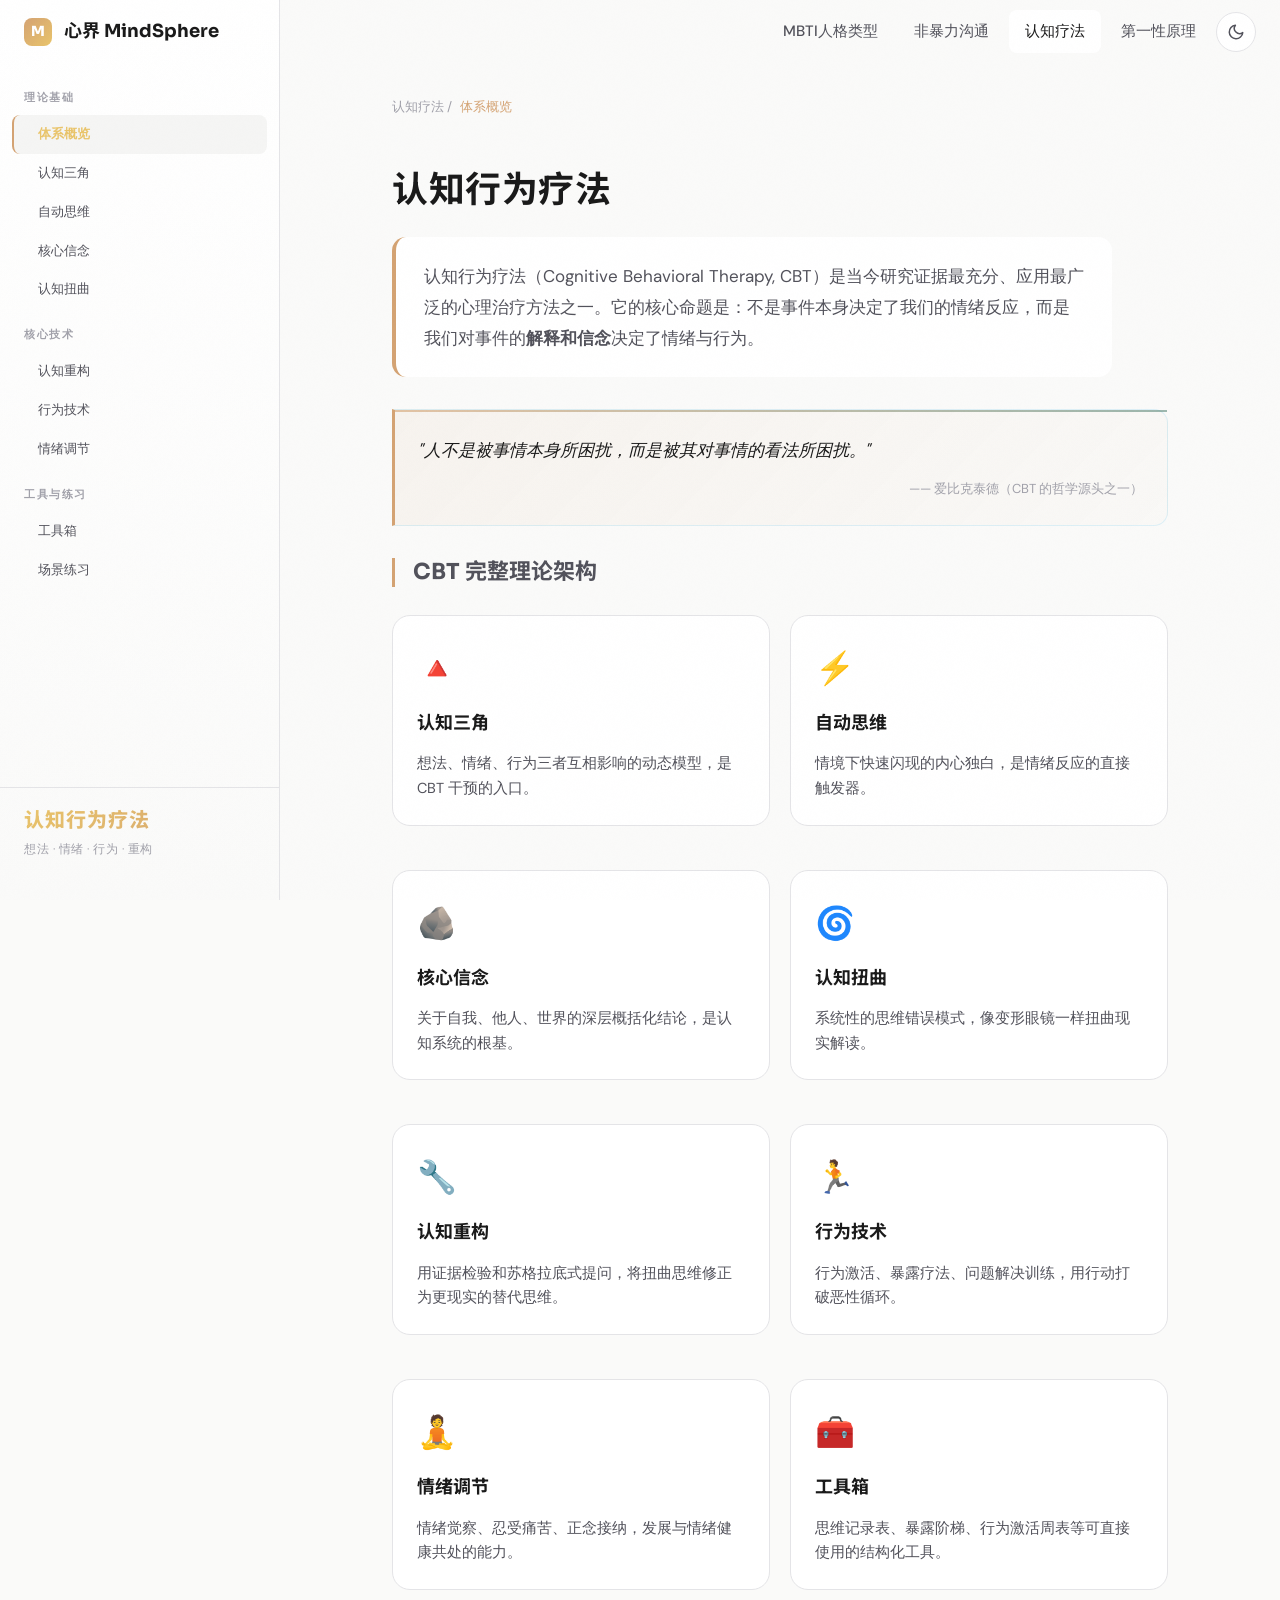
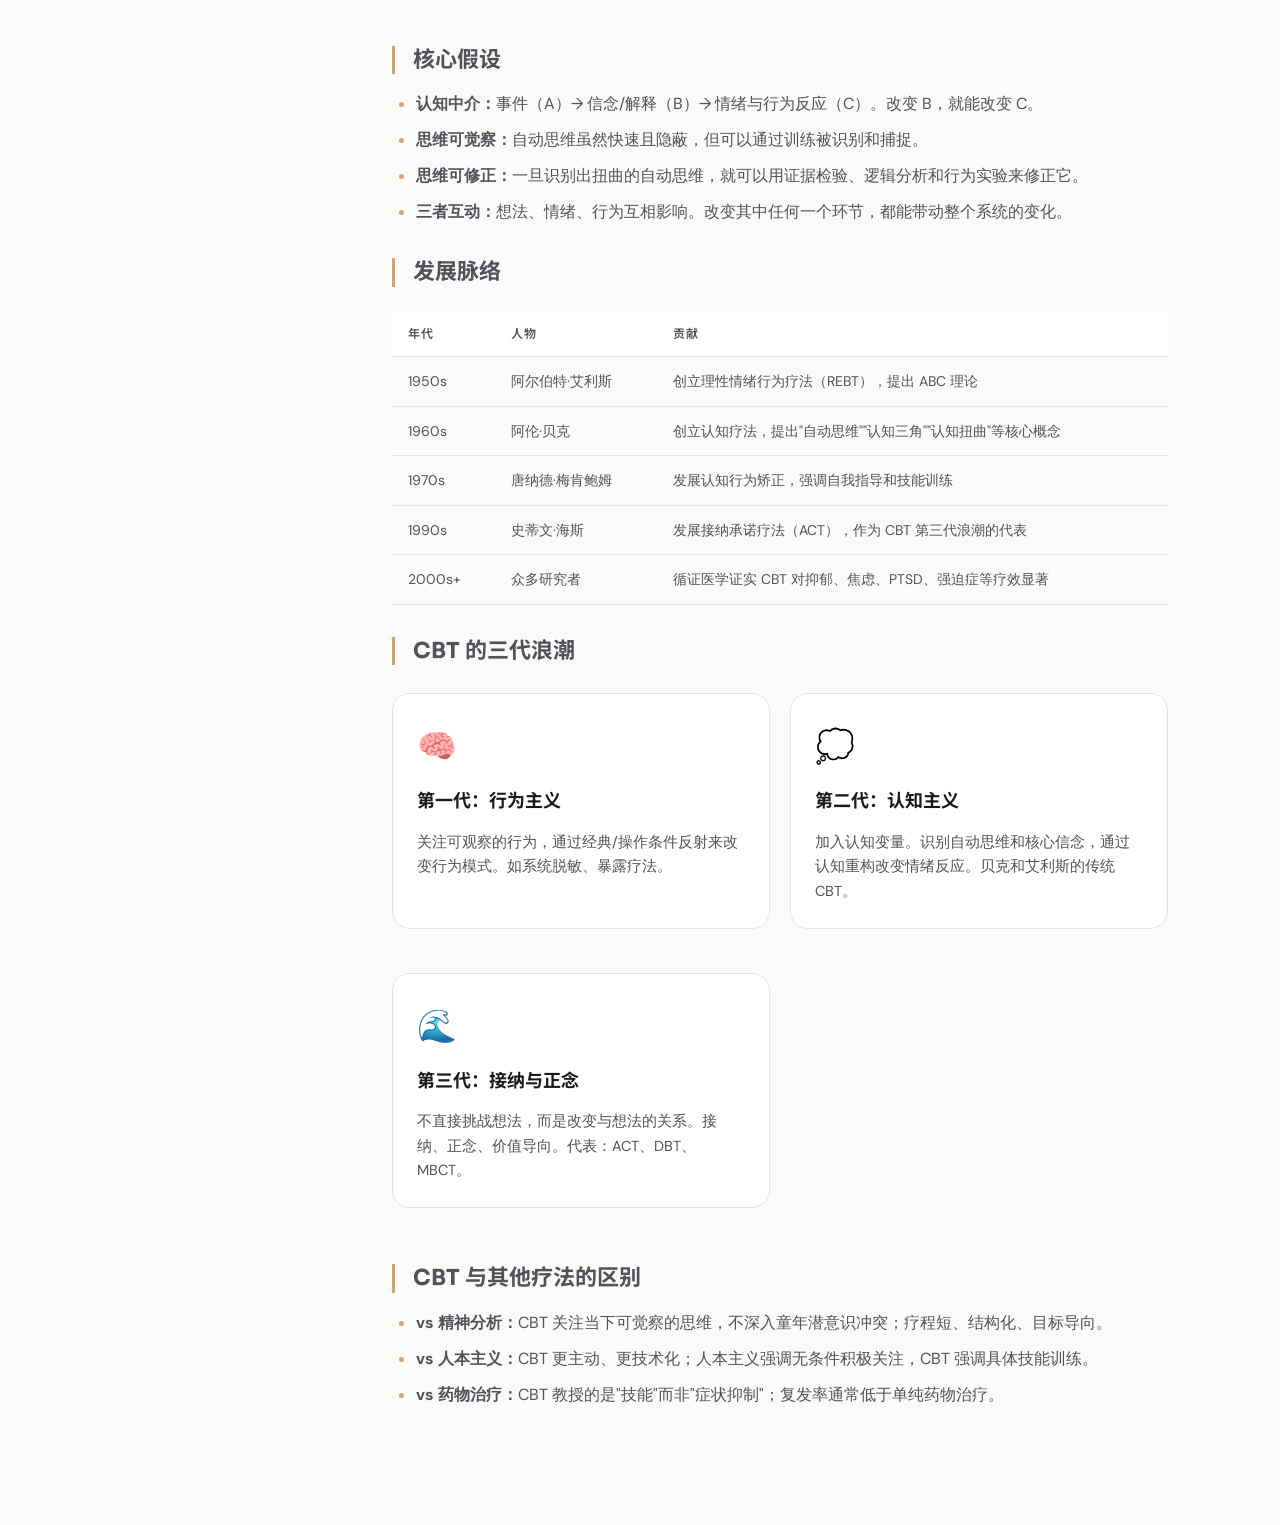
==== cbt.html @ a1a195fe "Initial commit: MindSphere knowledge framework" ====
<!DOCTYPE html>
<html lang="zh-CN">
<head>
  <meta charset="UTF-8">
  <meta name="viewport" content="width=device-width, initial-scale=1.0">
  <title>认知行为疗法 · 系统学习指南</title>
  <style>
    * { margin: 0; padding: 0; box-sizing: border-box; }
    html { scroll-behavior: smooth; }

    body {
      font-family: 'DM Sans', 'Noto Sans SC', 'PingFang SC', 'Microsoft YaHei', sans-serif;
      background:
        linear-gradient(rgba(212,163,115,0.03) 1px, transparent 1px),
        linear-gradient(90deg, rgba(212,163,115,0.03) 1px, transparent 1px),
        var(--bg);
      background-size: 60px 60px, 60px 60px, 100% 100%;
      color: var(--text);
      line-height: 1.75;
      overflow-x: hidden;
      -webkit-font-smoothing: antialiased;
    }

    h1, h2, h3, .display-font {
      font-family: 'Sora', 'Noto Sans SC', sans-serif;
      font-weight: 700;
    }

    /* Sidebar */
    .sidebar {
      position: fixed;
      left: 0; top: 0;
      width: 300px; height: 100vh;
      background: linear-gradient(180deg, var(--bg-elevated), var(--bg));
      border-right: 1px solid var(--border);
      z-index: 100;
      transition: transform 0.35s cubic-bezier(0.4, 0, 0.2, 1);
    }

    /* sidebar-header layout handled by shared/styles.css */

    .sidebar-header h1 {
      font-size: 22px;
      background: linear-gradient(135deg, var(--accent-light), var(--accent));
      -webkit-background-clip: text;
      -webkit-text-fill-color: transparent;
      font-weight: 800;
      letter-spacing: 1px;
    }

    .sidebar-header p {
      font-size: 13px;
      color: var(--text-muted);
      margin-top: 6px;
      font-family: 'DM Sans', sans-serif;
      letter-spacing: 0.5px;
    }

    .nav-section { margin-bottom: 10px; }

    .nav-section-title {
      padding: 12px 32px;
      font-size: 11px;
      text-transform: uppercase;
      letter-spacing: 2px;
      color: var(--text-muted);
      font-weight: 700;
      font-family: 'Sora', sans-serif;
    }

    .nav-link {
      display: block;
      padding: 10px 32px 10px 40px;
      color: var(--text-secondary);
      text-decoration: none;
      font-size: 14px;
      border-left: 3px solid transparent;
      transition: all 0.25s ease;
      cursor: pointer;
      font-family: 'DM Sans', sans-serif;
    }

    .nav-link:hover, .nav-link.active {
      color: var(--text);
      background: rgba(56,189,248,0.06);
      border-left-color: var(--accent);
    }

    /* Main */
    .main-content {
      margin-left: 300px;
      min-height: 100vh;
    }

    .section {
      display: none;
      padding: 56px 72px;
      max-width: 920px;
      margin: 0 auto;
      animation: fadeIn 0.5s ease;
    }

    .section.active { display: block; }

    @keyframes fadeIn {
      from { opacity: 0; transform: translateY(16px); }
      to { opacity: 1; transform: translateY(0); }
    }

    @keyframes slideUp {
      from { opacity: 0; transform: translateY(24px); }
      to { opacity: 1; transform: translateY(0); }
    }

    @keyframes pulse {
      0%, 100% { opacity: 0.6; }
      50% { opacity: 1; }
    }

    h2 {
      font-size: 36px;
      font-weight: 800;
      margin-bottom: 12px;
      color: var(--text);
      letter-spacing: 0.5px;
    }

    h3 {
      font-size: 24px;
      font-weight: 700;
      margin: 40px 0 18px;
      color: var(--accent-light);
      padding-left: 18px;
      border-left: 3px solid var(--accent);
    }

    h4 {
      font-size: 17px;
      font-weight: 700;
      margin: 28px 0 12px;
      color: var(--accent-secondary);
      font-family: 'Sora', 'Noto Sans SC', sans-serif;
    }

    p {
      margin-bottom: 16px;
      color: var(--text-secondary);
      font-size: 16.5px;
      line-height: 1.85;
    }

    .lead {
      font-size: 18px;
      color: var(--text);
      line-height: 1.9;
      margin-bottom: 32px;
      padding: 24px 28px;
      background: var(--bg-elevated);
      border-radius: var(--radius);
      border-left: 4px solid var(--accent);
      font-weight: 400;
    }

    /* Cards */
    .card-grid {
      display: grid;
      grid-template-columns: repeat(auto-fill, minmax(260px, 1fr));
      gap: 20px;
      margin: 28px 0;
    }

    .card {
      background: var(--bg-card);
      border: 1px solid var(--border);
      border-radius: var(--radius);
      padding: 28px;
      transition: all 0.35s cubic-bezier(0.4, 0, 0.2, 1);
      cursor: pointer;
      position: relative;
      overflow: hidden;
    }

    .card::before {
      content: '';
      position: absolute;
      top: 0; left: 0; right: 0;
      height: 3px;
      background: linear-gradient(90deg, var(--accent), var(--accent-secondary));
      opacity: 0;
      transition: opacity 0.35s ease;
    }

    .card:hover {
      transform: translateY(-5px);
      box-shadow: var(--shadow-lg), 0 0 60px rgba(56,189,248,0.06);
      border-color: rgba(56,189,248,0.2);
    }

    .card:hover::before { opacity: 1; }

    .card-icon {
      font-size: 32px;
      margin-bottom: 12px;
    }

    .card-title {
      font-family: 'Sora', 'Noto Sans SC', sans-serif;
      font-size: 18px;
      font-weight: 700;
      color: var(--text);
      margin-bottom: 8px;
    }

    .card-desc {
      font-size: 14.5px;
      color: var(--text-secondary);
      line-height: 1.7;
    }

    /* Triangle Diagram */
    .triangle-container {
      display: flex;
      justify-content: center;
      margin: 40px 0;
      position: relative;
    }

    .triangle-diagram {
      width: 360px;
      height: 320px;
      position: relative;
    }

    .tri-node {
      position: absolute;
      width: 140px;
      padding: 16px;
      background: var(--bg-card);
      border: 1px solid var(--border);
      border-radius: 12px;
      text-align: center;
      transition: all 0.3s ease;
    }

    .tri-node:hover {
      border-color: var(--accent);
      box-shadow: 0 0 30px rgba(56,189,248,0.1);
      transform: scale(1.05);
    }

    .tri-node.top {
      top: 0;
      left: 50%;
      transform: translateX(-50%);
      border-color: var(--accent);
    }

    .tri-node.top:hover {
      transform: translateX(-50%) scale(1.05);
    }

    .tri-node.left {
      bottom: 0;
      left: 0;
      border-color: var(--accent-secondary);
    }

    .tri-node.right {
      bottom: 0;
      right: 0;
      border-color: var(--accent-tertiary);
    }

    .tri-node .tri-label {
      font-family: 'Sora', sans-serif;
      font-size: 14px;
      font-weight: 700;
      margin-bottom: 4px;
    }

    .tri-node.top .tri-label { color: var(--accent); }
    .tri-node.left .tri-label { color: var(--accent-secondary); }
    .tri-node.right .tri-label { color: var(--accent-tertiary); }

    .tri-node .tri-desc {
      font-size: 13px;
      color: var(--text-muted);
    }

    .tri-arrow {
      position: absolute;
      font-size: 24px;
      color: var(--text-muted);
      opacity: 0.4;
    }

    .tri-arrow.a1 { top: 110px; left: 70px; transform: rotate(-45deg); }
    .tri-arrow.a2 { top: 110px; right: 70px; transform: rotate(45deg); }
    .tri-arrow.a3 { bottom: 110px; left: 50%; transform: translateX(-50%) rotate(90deg); }

    /* Process Flow */
    .process-flow {
      display: flex;
      align-items: center;
      gap: 12px;
      margin: 32px 0;
      padding: 28px;
      background: var(--bg-elevated);
      border-radius: var(--radius);
      border: 1px solid var(--border);
      flex-wrap: wrap;
    }

    .process-step {
      flex: 1;
      min-width: 140px;
      text-align: center;
      padding: 18px 14px;
      border-radius: 12px;
      background: rgba(255,255,255,0.02);
      border: 1px solid var(--border);
      transition: all 0.3s ease;
    }

    .process-step:hover {
      background: rgba(56,189,248,0.06);
      border-color: rgba(56,189,248,0.2);
      transform: translateY(-3px);
    }

    .process-step .step-num {
      font-family: 'Sora', sans-serif;
      font-size: 13px;
      font-weight: 700;
      color: var(--accent);
      margin-bottom: 6px;
    }

    .process-step .step-title {
      font-family: 'Sora', 'Noto Sans SC', sans-serif;
      font-weight: 700;
      font-size: 16px;
      color: var(--text);
      margin-bottom: 4px;
    }

    .process-step .step-sub {
      font-size: 13px;
      color: var(--text-muted);
    }

    .process-arrow {
      color: var(--text-muted);
      font-size: 20px;
      font-family: 'Sora', sans-serif;
    }

    /* Comparison */
    .compare-grid {
      display: grid;
      grid-template-columns: 1fr 1fr;
      gap: 20px;
      margin: 24px 0;
    }

    .compare-col {
      background: var(--bg-card);
      border-radius: var(--radius);
      padding: 24px;
      border-top: 3px solid;
    }

    .compare-col.negative { border-top-color: #ef4444; }
    .compare-col.positive { border-top-color: var(--accent-tertiary); }

    .compare-label {
      font-size: 13px;
      text-transform: uppercase;
      letter-spacing: 1.5px;
      font-weight: 700;
      margin-bottom: 12px;
      font-family: 'Sora', sans-serif;
    }

    .compare-col.negative .compare-label { color: #ef4444; }
    .compare-col.positive .compare-label { color: var(--accent-tertiary); }

    .compare-col p {
      font-size: 15.5px;
      margin-bottom: 10px;
      color: var(--text-secondary);
    }

    /* Tables */
    .data-table {
      width: 100%;
      border-collapse: collapse;
      margin: 24px 0;
      font-size: 15px;
    }

    .data-table th {
      background: var(--bg-hover);
      color: var(--accent-light);
      padding: 14px 18px;
      text-align: left;
      font-weight: 700;
      border-bottom: 2px solid var(--accent);
      font-family: 'Sora', 'Noto Sans SC', sans-serif;
      font-size: 14px;
      letter-spacing: 0.5px;
    }

    .data-table td {
      padding: 14px 18px;
      border-bottom: 1px solid var(--border);
      color: var(--text-secondary);
      vertical-align: top;
    }

    .data-table tr:hover td {
      background: rgba(56,189,248,0.03);
      color: var(--text);
    }

    /* Lists */
    ul, ol {
      margin: 12px 0 12px 28px;
      color: var(--text-secondary);
    }

    li {
      margin-bottom: 10px;
      font-size: 16px;
      line-height: 1.75;
    }

    li::marker {
      color: var(--accent);
    }

    /* Tags */
    .tag-cloud {
      display: flex;
      flex-wrap: wrap;
      gap: 8px;
      margin: 16px 0;
    }

    .tag {
      font-size: 14px;
      padding: 6px 14px;
      border-radius: 100px;
      background: rgba(255,255,255,0.04);
      color: var(--text-secondary);
      border: 1px solid var(--border);
      transition: all 0.2s ease;
      cursor: default;
    }

    .tag:hover {
      background: rgba(56,189,248,0.1);
      border-color: rgba(56,189,248,0.3);
      color: var(--text);
      transform: translateY(-1px);
    }

    /* Quote / Insight Box */
    .insight-box {
      background: linear-gradient(135deg, rgba(56,189,248,0.08), rgba(167,139,250,0.05));
      border: 1px solid rgba(56,189,248,0.15);
      border-radius: var(--radius);
      padding: 24px 28px;
      margin: 24px 0;
      position: relative;
    }

    .insight-box::before {
      content: '';
      position: absolute;
      top: 0; left: 0; right: 0;
      height: 2px;
      background: linear-gradient(90deg, var(--accent), var(--accent-secondary));
      opacity: 0.6;
    }

    .insight-box p {
      margin: 0;
      color: var(--text);
      font-size: 17px;
      line-height: 1.9;
    }

    .insight-box .source {
      margin-top: 12px;
      font-size: 13px;
      color: var(--text-muted);
      font-family: 'DM Sans', sans-serif;
    }

    /* Scenario Practice */
    .scenario-card {
      background: var(--bg-card);
      border: 1px solid var(--border);
      border-radius: var(--radius);
      padding: 32px;
      margin-bottom: 24px;
      transition: all 0.3s ease;
    }

    .scenario-card:hover {
      border-color: rgba(167,139,250,0.2);
    }

    .scenario-title {
      font-family: 'Sora', 'Noto Sans SC', sans-serif;
      font-size: 18px;
      font-weight: 700;
      color: var(--accent-secondary);
      margin-bottom: 12px;
      display: flex;
      align-items: center;
      gap: 10px;
    }

    .scenario-context {
      font-size: 15px;
      color: var(--text-muted);
      margin-bottom: 16px;
      font-style: italic;
    }

    .scenario-options {
      display: grid;
      gap: 12px;
    }

    .option-btn {
      background: rgba(255,255,255,0.03);
      border: 1px solid var(--border);
      border-radius: 10px;
      padding: 16px 20px;
      color: var(--text-secondary);
      text-align: left;
      cursor: pointer;
      transition: all 0.25s ease;
      font-size: 14px;
      line-height: 1.6;
      font-family: inherit;
    }

    .option-btn:hover {
      background: rgba(56,189,248,0.06);
      border-color: rgba(56,189,248,0.25);
      color: var(--text);
    }

    .option-btn.revealed.correct {
      background: rgba(52,211,153,0.1);
      border-color: var(--accent-tertiary);
      color: var(--text);
    }

    .option-btn.revealed.incorrect {
      background: rgba(239,68,68,0.08);
      border-color: rgba(239,68,68,0.3);
      opacity: 0.6;
    }

    .option-btn .label {
      display: inline-block;
      font-size: 11px;
      font-weight: 700;
      text-transform: uppercase;
      letter-spacing: 1px;
      margin-bottom: 4px;
    }

    .option-btn.revealed.correct .label { color: var(--accent-tertiary); }
    .option-btn.revealed.incorrect .label { color: #ef4444; }

    .explanation {
      display: none;
      margin-top: 16px;
      padding: 20px;
      background: rgba(52,211,153,0.05);
      border-radius: 10px;
      border-left: 3px solid var(--accent-tertiary);
      font-size: 14px;
      color: var(--text-secondary);
      line-height: 1.7;
    }

    .explanation.show { display: block; animation: slideUp 0.4s ease; }

    /* Mobile */
    @media (max-width: 1024px) {
      .sidebar { transform: translateX(-100%); }
      .sidebar.open { transform: translateX(0); }
      .main-content { margin-left: 0; }
      .section { padding: 80px 28px 48px; }
      .compare-grid { grid-template-columns: 1fr; }
      .process-flow { flex-direction: column; }
      .process-arrow { transform: rotate(90deg); }
      .triangle-diagram { transform: scale(0.85); }
    }

    /* Breadcrumb */
    .breadcrumb {
      font-size: 13px;
      color: var(--text-muted);
      margin-bottom: 20px;
      font-family: 'DM Sans', sans-serif;
    }

    .breadcrumb span {
      color: var(--accent);
      cursor: pointer;
    }

    .breadcrumb span:hover {
      text-decoration: underline;
    }

    .hidden { display: none !important; }
  </style>
  <link rel="stylesheet" href="shared/styles.css">
  <style>
  :root {
    --accent: #d4a373; --accent-light: #e9c46a;
    --accent-secondary: #5f8a7c; --accent-tertiary: #7c8fa3;
  }
  </style>
  
</head>
<body>



<nav class="top-nav" id="topNav">
  <a href="index.html" class="brand">
    <span class="brand-mark">M</span>
    心界 MindSphere
  </a>
  <div class="nav-links">
    <a href="mbti.html">MBTI人格类型</a>
    <a href="nvc.html">非暴力沟通</a>
    <a href="cbt.html" class="active">认知疗法</a>
    <a href="first_principles.html">第一性原理</a>
    <button class="theme-toggle" id="themeToggle" aria-label="切换主题">
      <svg id="themeIcon" width="18" height="18" viewBox="0 0 24 24" fill="none" stroke="currentColor" stroke-width="2" stroke-linecap="round" stroke-linejoin="round">
        <circle cx="12" cy="12" r="5"/><path d="M12 1v2M12 21v2M4.22 4.22l1.42 1.42M18.36 18.36l1.42 1.42M1 12h2M21 12h2M4.22 19.78l1.42-1.42M18.36 5.64l1.42-1.42"/>
      </svg>
    </button>
  </div>
</nav>
<aside class="sidebar">
  <div class="sidebar-scroll">
    <div class="nav-section">
      <div class="nav-section-title">理论基础</div>
      <a class="nav-link active" onclick="showSection('overview', this)">体系概览</a>
      <a class="nav-link" onclick="showSection('triangle', this)">认知三角</a>
      <a class="nav-link" onclick="showSection('automatic', this)">自动思维</a>
      <a class="nav-link" onclick="showSection('core-beliefs', this)">核心信念</a>
      <a class="nav-link" onclick="showSection('distortions', this)">认知扭曲</a>
    </div>

    <div class="nav-section">
      <div class="nav-section-title">核心技术</div>
      <a class="nav-link" onclick="showSection('restructuring', this)">认知重构</a>
      <a class="nav-link" onclick="showSection('behavioral', this)">行为技术</a>
      <a class="nav-link" onclick="showSection('regulation', this)">情绪调节</a>
    </div>

    <div class="nav-section">
      <div class="nav-section-title">工具与练习</div>
      <a class="nav-link" onclick="showSection('toolbox', this)">工具箱</a>
      <a class="nav-link" onclick="showSection('practice', this)">场景练习</a>
    </div>
  </div>
  <div class="sidebar-header">
    <h1>认知行为疗法</h1>
    <p>想法 · 情绪 · 行为 · 重构</p>
  </div>
</aside>
<button class="sidebar-toggle" onclick="document.querySelector('.sidebar').classList.toggle('open')">☰</button>

<main class="main-content">

<!-- ============ OVERVIEW ============ -->
<section id="overview" class="section active">
  <div class="breadcrumb">认知疗法 / <span onclick="showSection('overview', this)">体系概览</span></div>
  <h2>认知行为疗法</h2>
  <div class="lead">
    认知行为疗法（Cognitive Behavioral Therapy, CBT）是当今研究证据最充分、应用最广泛的心理治疗方法之一。它的核心命题是：不是事件本身决定了我们的情绪反应，而是我们对事件的<strong>解释和信念</strong>决定了情绪与行为。
  </div>

  <div class="insight-box">
    <p>"人不是被事情本身所困扰，而是被其对事情的看法所困扰。"</p>
    <div class="source">—— 爱比克泰德（CBT 的哲学源头之一）</div>
  </div>

  <h3>CBT 完整理论架构</h3>
  <div class="card-grid">
    <div class="card" onclick="showSection('triangle', document.querySelector('[onclick*=triangle]'))">
      <div class="card-icon" style="color: var(--accent);">🔺</div>
      <div class="card-title">认知三角</div>
      <div class="card-desc">想法、情绪、行为三者互相影响的动态模型，是 CBT 干预的入口。</div>
    </div>
    <div class="card" onclick="showSection('automatic', document.querySelector('[onclick*=automatic]'))">
      <div class="card-icon" style="color: var(--accent-secondary);">⚡</div>
      <div class="card-title">自动思维</div>
      <div class="card-desc">情境下快速闪现的内心独白，是情绪反应的直接触发器。</div>
    </div>
    <div class="card" onclick="showSection('core-beliefs', document.querySelector('[onclick*=core-beliefs]'))">
      <div class="card-icon" style="color: var(--accent-tertiary);">🪨</div>
      <div class="card-title">核心信念</div>
      <div class="card-desc">关于自我、他人、世界的深层概括化结论，是认知系统的根基。</div>
    </div>
    <div class="card" onclick="showSection('distortions', document.querySelector('[onclick*=distortions]'))">
      <div class="card-icon" style="color: #f87171;">🌀</div>
      <div class="card-title">认知扭曲</div>
      <div class="card-desc">系统性的思维错误模式，像变形眼镜一样扭曲现实解读。</div>
    </div>
    <div class="card" onclick="showSection('restructuring', document.querySelector('[onclick*=restructuring]'))">
      <div class="card-icon" style="color: var(--accent);">🔧</div>
      <div class="card-title">认知重构</div>
      <div class="card-desc">用证据检验和苏格拉底式提问，将扭曲思维修正为更现实的替代思维。</div>
    </div>
    <div class="card" onclick="showSection('behavioral', document.querySelector('[onclick*=behavioral]'))">
      <div class="card-icon" style="color: var(--accent-tertiary);">🏃</div>
      <div class="card-title">行为技术</div>
      <div class="card-desc">行为激活、暴露疗法、问题解决训练，用行动打破恶性循环。</div>
    </div>
    <div class="card" onclick="showSection('regulation', document.querySelector('[onclick*=regulation]'))">
      <div class="card-icon" style="color: var(--accent-secondary);">🧘</div>
      <div class="card-title">情绪调节</div>
      <div class="card-desc">情绪觉察、忍受痛苦、正念接纳，发展与情绪健康共处的能力。</div>
    </div>
    <div class="card" onclick="showSection('toolbox', document.querySelector('[onclick*=toolbox]'))">
      <div class="card-icon" style="color: var(--accent);">🧰</div>
      <div class="card-title">工具箱</div>
      <div class="card-desc">思维记录表、暴露阶梯、行为激活周表等可直接使用的结构化工具。</div>
    </div>
  </div>

  <h3>核心假设</h3>
  <ul>
    <li><strong>认知中介：</strong>事件（A）→ 信念/解释（B）→ 情绪与行为反应（C）。改变 B，就能改变 C。</li>
    <li><strong>思维可觉察：</strong>自动思维虽然快速且隐蔽，但可以通过训练被识别和捕捉。</li>
    <li><strong>思维可修正：</strong>一旦识别出扭曲的自动思维，就可以用证据检验、逻辑分析和行为实验来修正它。</li>
    <li><strong>三者互动：</strong>想法、情绪、行为互相影响。改变其中任何一个环节，都能带动整个系统的变化。</li>
  </ul>

  <h3>发展脉络</h3>
  <table class="data-table">
    <thead>
      <tr><th>年代</th><th>人物</th><th>贡献</th></tr>
    </thead>
    <tbody>
      <tr><td>1950s</td><td>阿尔伯特·艾利斯</td><td>创立理性情绪行为疗法（REBT），提出 ABC 理论</td></tr>
      <tr><td>1960s</td><td>阿伦·贝克</td><td>创立认知疗法，提出"自动思维""认知三角""认知扭曲"等核心概念</td></tr>
      <tr><td>1970s</td><td>唐纳德·梅肯鲍姆</td><td>发展认知行为矫正，强调自我指导和技能训练</td></tr>
      <tr><td>1990s</td><td>史蒂文·海斯</td><td>发展接纳承诺疗法（ACT），作为 CBT 第三代浪潮的代表</td></tr>
      <tr><td>2000s+</td><td>众多研究者</td><td>循证医学证实 CBT 对抑郁、焦虑、PTSD、强迫症等疗效显著</td></tr>
    </tbody>
  </table>

  <h3>CBT 的三代浪潮</h3>
  <div class="card-grid">
    <div class="card">
      <div class="card-icon">🧠</div>
      <div class="card-title">第一代：行为主义</div>
      <div class="card-desc">关注可观察的行为，通过经典/操作条件反射来改变行为模式。如系统脱敏、暴露疗法。</div>
    </div>
    <div class="card">
      <div class="card-icon">💭</div>
      <div class="card-title">第二代：认知主义</div>
      <div class="card-desc">加入认知变量。识别自动思维和核心信念，通过认知重构改变情绪反应。贝克和艾利斯的传统 CBT。</div>
    </div>
    <div class="card">
      <div class="card-icon">🌊</div>
      <div class="card-title">第三代：接纳与正念</div>
      <div class="card-desc">不直接挑战想法，而是改变与想法的关系。接纳、正念、价值导向。代表：ACT、DBT、MBCT。</div>
    </div>
  </div>

  <h3>CBT 与其他疗法的区别</h3>
  <ul>
    <li><strong>vs 精神分析：</strong>CBT 关注当下可觉察的思维，不深入童年潜意识冲突；疗程短、结构化、目标导向。</li>
    <li><strong>vs 人本主义：</strong>CBT 更主动、更技术化；人本主义强调无条件积极关注，CBT 强调具体技能训练。</li>
    <li><strong>vs 药物治疗：</strong>CBT 教授的是"技能"而非"症状抑制"；复发率通常低于单纯药物治疗。</li>
  </ul>
</section>

<!-- ============ COGNITIVE TRIANGLE ============ -->
<section id="triangle" class="section">
  <div class="breadcrumb">认知疗法 / <span onclick="showSection('triangle', this)">认知三角</span></div>
  <h2>认知三角</h2>
  <div class="lead">
    认知三角是 CBT 最基础的可视化模型。它描述了<strong>想法（Thoughts）</strong>、<strong>情绪（Feelings）</strong>和<strong>行为（Behaviors）</strong>三者之间互相影响、互为因果的动态关系。
  </div>

  <div class="triangle-container">
    <div class="triangle-diagram">
      <div class="tri-node top">
        <div class="tri-label">想法 Thoughts</div>
        <div class="tri-desc">"我肯定搞砸了"<br>"他们不会喜欢我"</div>
      </div>
      <div class="tri-node left">
        <div class="tri-label">情绪 Feelings</div>
        <div class="tri-desc">焦虑、沮丧<br>羞耻、愤怒</div>
      </div>
      <div class="tri-node right">
        <div class="tri-label">行为 Behaviors</div>
        <div class="tri-desc">回避、拖延<br>攻击、退缩</div>
      </div>
      <div class="tri-arrow a1">↔</div>
      <div class="tri-arrow a2">↔</div>
      <div class="tri-arrow a3">↔</div>
    </div>
  </div>

  <h3>三角的动态机制</h3>
  <ul>
    <li><strong>想法 → 情绪：</strong>对同一事件的解释不同，情绪反应完全不同。"他迟到了"→"他出事了"（担心）vs "他不尊重我"（愤怒）。</li>
    <li><strong>情绪 → 行为：</strong>焦虑驱动回避，愤怒驱动攻击，抑郁驱动退缩。情绪是行为的直接燃料。</li>
    <li><strong>行为 → 想法：</strong>回避行为强化了"这件事太可怕了"的信念；成功行动则修正了"我做不到"的预测。</li>
    <li><strong>恶性循环：</strong>负面想法 → 负面情绪 → 回避行为 → 更多负面证据 → 更坚定的负面想法。</li>
    <li><strong>良性循环：</strong>质疑想法 → 情绪缓解 → 尝试新行为 → 获得积极经验 → 建立更灵活的思维。</li>
  </ul>

  <h3>干预的三种入口</h3>
  <div class="card-grid">
    <div class="card">
      <div class="card-icon" style="color: var(--accent);">💭</div>
      <div class="card-title">从想法入手</div>
      <div class="card-desc">识别自动思维 → 检验证据 → 生成替代思维。最经典的 CBT 路径。</div>
    </div>
    <div class="card">
      <div class="card-icon" style="color: var(--accent-secondary);">💚</div>
      <div class="card-title">从情绪入手</div>
      <div class="card-desc">情绪觉察与命名 → 情绪耐受 → 正念接纳。第三代 CBT 的常用路径。</div>
    </div>
    <div class="card">
      <div class="card-icon" style="color: var(--accent-tertiary);">🏃</div>
      <div class="card-title">从行为入手</div>
      <div class="card-desc">行为激活 → 暴露实验 → 问题解决。用行动打破循环，再回头看想法。</div>
    </div>
  </div>
</section>

<!-- ============ AUTOMATIC THOUGHTS ============ -->
<section id="automatic" class="section">
  <div class="breadcrumb">认知疗法 / <span onclick="showSection('automatic', this)">自动思维</span></div>
  <h2>自动思维</h2>
  <div class="lead">
    自动思维（Automatic Thoughts）是我们在特定情境下快速闪现的内心独白。它们往往简短、图像化、几乎不被觉察，却对情绪有即时而强烈的影响。识别自动思维，是 CBT 干预的起点。
  </div>

  <h3>自动思维的特点</h3>
  <ul>
    <li><strong>自动化：</strong>像呼吸一样自然发生，不需要刻意思考。</li>
    <li><strong>快速：</strong>通常在毫秒级产生，早于情绪反应。</li>
    <li><strong>简短：</strong>往往只是一个词、一个画面或一个断言，而非完整的句子。</li>
    <li><strong>可信：</strong>因为它们来得太快，我们通常不会质疑它们，而是直接"相信"。</li>
    <li><strong>情境依赖：</strong>同样的核心信念，在不同情境下会触发不同的自动思维。</li>
  </ul>

  <h3>情境 → 自动思维 → 反应 链条</h3>
  <div class="process-flow">
    <div class="process-step">
      <div class="step-num">A</div>
      <div class="step-title">激活事件</div>
      <div class="step-sub">收到一封批评邮件</div>
    </div>
    <div class="process-arrow">→</div>
    <div class="process-step">
      <div class="step-num">B</div>
      <div class="step-title">自动思维</div>
      <div class="step-sub">"我能力太差了"</div>
    </div>
    <div class="process-arrow">→</div>
    <div class="process-step">
      <div class="step-num">C</div>
      <div class="step-title">情绪反应</div>
      <div class="step-sub">沮丧、羞耻</div>
    </div>
    <div class="process-arrow">→</div>
    <div class="process-step">
      <div class="step-num">D</div>
      <div class="step-title">行为反应</div>
      <div class="step-sub">回避回复、拖延工作</div>
    </div>
  </div>

  <h3>捕捉自动思维的技巧</h3>
  <ul>
    <li><strong>情绪追踪法：</strong>当情绪突然变化时（尤其是负面情绪），停下来问自己："刚才我脑中闪过了什么？"</li>
    <li><strong>倒推法：</strong>从强烈的情绪反应倒推，问自己："要让我产生这种情绪，我必须在想什么？"</li>
    <li><strong>意象法：</strong>有些自动思维以画面而非文字出现。注意脑中闪过的图像、记忆片段或想象中的场景。</li>
    <li><strong>角色扮演法：</strong>想象自己回到那个情境，模拟当时的内心独白。</li>
  </ul>

  <h3>自动思维 vs 核心信念</h3>
  <table class="data-table">
    <thead>
      <tr><th>维度</th><th>自动思维</th><th>核心信念</th></tr>
    </thead>
    <tbody>
      <tr><td>意识水平</td><td>通常可觉察</td><td>往往处于无意识层面</td></tr>
      <tr><td>内容形式</td><td>具体、情境化</td><td>抽象、概括化</td></tr>
      <tr><td>稳定性</td><td>随情境变化</td><td>跨情境稳定存在</td></tr>
      <tr><td>例子</td><td>"这次演讲我肯定搞砸"</td><td>"我无能" / "我不值得被爱"</td></tr>
      <tr><td>改变难度</td><td>相对容易质疑和修正</td><td>需要长期、系统的干预</td></tr>
    </tbody>
  </table>
<div class="insight-box">
  <p>"自动思维是海面上的波浪，核心信念是海底的暗流。改变波浪只能带来短暂的平静，理解并调整暗流才能带来持久的改变。"</p>
  <div class="source">—— CBT 的深层工作逻辑</div>
</div>
</section>

<!-- ============ CORE BELIEFS ============ -->
<section id="core-beliefs" class="section">
  <div class="breadcrumb">认知疗法 / <span onclick="showSection('core-beliefs', this)">核心信念</span></div>
  <h2>核心信念与图式</h2>
  <div class="lead">
    核心信念（Core Beliefs）是关于自我、他人和世界最深层的、概括化的结论。它们通常在童年或青少年时期形成，像一副底色滤镜，决定我们如何解读所有后续经验。CBT 的深层目标，就是从根源上修正这些扭曲的核心信念。
  </div>

  <h3>三层认知模型</h3>
  <div class="process-flow">
    <div class="process-step">
      <div class="step-num" style="color: var(--accent-secondary);">深层</div>
      <div class="step-title">核心信念</div>
      <div class="step-sub">"我无能" / "世界是危险的"</div>
    </div>
    <div class="process-arrow">↓</div>
    <div class="process-step">
      <div class="step-num" style="color: var(--accent);">中层</div>
      <div class="step-title">中间信念</div>
      <div class="step-sub">"我必须完美才值得被爱"</div>
    </div>
    <div class="process-arrow">↓</div>
    <div class="process-step">
      <div class="step-num" style="color: var(--accent-tertiary);">表层</div>
      <div class="step-title">自动思维</div>
      <div class="step-sub">"这次汇报我肯定搞砸"</div>
    </div>
  </div>

  <h3>核心信念的分类</h3>
  <div class="card-grid">
    <div class="card">
      <div class="card-title" style="color: var(--accent-secondary);">关于自我</div>
      <div class="card-desc">
        <strong>无能类：</strong>"我无能" / "我什么都做不好" / "我不如别人"<br><br>
        <strong>不可爱类：</strong>"我不值得被爱" / "如果别人了解真正的我，就不会喜欢我"<br><br>
        <strong>无价值类：</strong>"我没有价值" / "我的存在本身就是负担"
      </div>
    </div>
    <div class="card">
      <div class="card-title" style="color: var(--accent);">关于他人</div>
      <div class="card-desc">
        <strong>不可信类：</strong>"别人会伤害我" / "没有人能真正理解我"<br><br>
        <strong>苛刻类：</strong>"别人总在评判我" / "人们的赞美都是假的"<br><br>
        <strong>抛弃类：</strong>"我终究会被抛弃" / "亲密关系不会持久"
      </div>
    </div>
    <div class="card">
      <div class="card-title" style="color: var(--accent-tertiary);">关于世界</div>
      <div class="card-desc">
        <strong>危险类：</strong>"世界是危险的" / "坏事随时会发生"<br><br>
        <strong>不公类：</strong>"世界不公平" / "好人没好报"<br>><br>
        <strong>不可控类：</strong>"我无法控制生活中发生的事情" / "努力也没用"
      </div>
    </div>
  </div>

  <h3>中间信念：规则、态度与假设</h3>
  <p>中间信念是核心信念与自动思维之间的桥梁。它们以"规则""态度"和"假设"的形式存在，指导着我们如何应对生活。</p>
  <table class="data-table">
    <thead>
      <tr><th>类型</th><th>核心信念</th><th>中间信念</th></tr>
    </thead>
    <tbody>
      <tr><td>规则</td><td>"我无能"</td><td>"我应该把每件事都做到最好" / "我不应该犯错"</td></tr>
      <tr><td>态度</td><td>"我不值得被爱"</td><td>"表达需求是可耻的" / "依赖他人是软弱的"</td></tr>
      <tr><td>假设</td><td>"世界是危险的"</td><td>"如果我放松警惕，坏事就会发生" / "如果我冒险，一定会失败"</td></tr>
    </tbody>
  </table>

  <h3>核心信念的识别方法</h3>
  <ul>
    <li><strong>向下箭头技术：</strong>不断追问"如果那是真的，意味着什么？"直到触及最深层的恐惧。"他没回我消息" → "他不在乎我" → "我不值得被在乎" → "我没有价值"。</li>
    <li><strong>主题归纳：</strong>回顾多张思维记录表，寻找自动思维背后的共同主题。如果多数自动思维都围绕"被否定""不够好"，核心信念可能是"我无能"。</li>
    <li><strong>情绪强度提示：</strong>当情绪反应远超事件实际严重性时，通常意味着核心信念被激活了。</li>
    <li><strong>早期记忆回溯：</strong>核心信念往往与童年关键事件相关。回忆"你最早什么时候有这种感觉？"</li>
  </ul>

  <h3>核心信念的修正策略</h3>
  <div class="card-grid">
    <div class="card">
      <div class="card-title">连续体技术</div>
      <div class="card-desc">将"我无能"的绝对化信念转化为 0-100 的连续谱。列出从"完全无能"到"完全有能力"的各种证据，找到自己真实的位置——通常不是极端的 0 或 100。</div>
    </div>
    <div class="card">
      <div class="card-title">核心信念记录表</div>
      <div class="card-desc">持续记录支持新信念的证据。如果新信念是"我有能力应对大多数挑战"，每天写下 1-3 个支持这一点的经历，像存钱一样积累。</div>
    </div>
    <div class="card">
      <div class="card-title">行为实验</div>
      <div class="card-desc">设计小实验直接检验核心信念的预测。"如果我主动求助，真的会被瞧不起吗？"用实际经验修正根深蒂固的假设。</div>
    </div>
    <div class="card">
      <div class="card-title">发展性理解</div>
      <div class="card-desc">追溯核心信念的形成过程，理解它曾如何在童年环境中"保护"过你。对一个曾被忽视的孩子来说，"我不值得被爱"是一种对现实的适应，而非真理。</div>
    </div>
  </div>
</section>

<!-- ============ COGNITIVE DISTORTIONS ============ -->
<section id="distortions" class="section">
  <div class="breadcrumb">认知疗法 / <span onclick="showSection('distortions', this)">认知扭曲</span></div>
  <h2>认知扭曲</h2>
  <div class="lead">
    认知扭曲（Cognitive Distortions）是系统性的思维错误——它们像一副变形的眼镜，让我们习惯性地以不准确、不现实的方式解读现实。识别这些扭曲模式，是认知重构的前提。
  </div>

  <h3>十二种常见认知扭曲</h3>
  <p>认知扭曲是大脑在处理信息时走的"思维捷径"。它们曾帮助我们在远古时代快速做出生存判断，但在现代社会中，这些捷径往往导致对现实的系统性误判。以下十二种是最常见、影响最大的扭曲模式。</p>

  <div class="card-grid">
    <div class="card">
      <div class="card-title" style="color: #f87171;">01 · 非黑即白</div>
      <div class="card-desc">
        <p style="font-size: 13px; color: var(--text-muted); margin-bottom: 8px;">All-or-Nothing Thinking</p>
        用两极化的方式看待事物，没有中间地带。要么完美，要么失败。<br><br>
        <strong style="color: var(--text);">常见表达：</strong>"我减肥破了例，整个计划都毁了。"<br>
        <strong style="color: var(--accent-tertiary);">检验反问：</strong>"真的只有 0% 和 100% 两种状态吗？"
      </div>
    </div>
    <div class="card">
      <div class="card-title" style="color: #f87171;">02 · 过度概括</div>
      <div class="card-desc">
        <p style="font-size: 13px; color: var(--text-muted); margin-bottom: 8px;">Overgeneralization</p>
        基于单一事件得出 broad 结论，常用"总是""从不"等绝对化词汇。<br><br>
        <strong style="color: var(--text);">常见表达：</strong>"我又被拒了，注定找不到工作。"<br>
        <strong style="color: var(--accent-tertiary);">检验反问：</strong>"一次事件能代表全部吗？"
      </div>
    </div>
    <div class="card">
      <div class="card-title" style="color: #f87171;">03 · 心理过滤</div>
      <div class="card-desc">
        <p style="font-size: 13px; color: var(--text-muted); margin-bottom: 8px;">Mental Filter</p>
        只关注负面细节，过滤掉所有正面信息，像戴了一副黑色墨镜。<br><br>
        <strong style="color: var(--text);">常见表达：</strong>"项目成功了，但我出了个小错，所以是失败的。"<br>
        <strong style="color: var(--accent-tertiary);">检验反问：</strong>"正面和负面的比例到底是多少？"
      </div>
    </div>
    <div class="card">
      <div class="card-title" style="color: #f87171;">04 · 否定正面</div>
      <div class="card-desc">
        <p style="font-size: 13px; color: var(--text-muted); margin-bottom: 8px;">Disqualifying the Positive</p>
        将正面经验贬为"不算数""只是运气"，从而维持负面自我形象。<br><br>
        <strong style="color: var(--text);">常见表达：</strong>"这次成功只是运气，换谁都能做到。"<br>
        <strong style="color: var(--accent-tertiary);">检验反问：</strong>"如果这件事发生在朋友身上，我会也说是运气吗？"
      </div>
    </div>
    <div class="card">
      <div class="card-title" style="color: var(--accent-light);">05 · 读心术</div>
      <div class="card-desc">
        <p style="font-size: 13px; color: var(--text-muted); margin-bottom: 8px;">Mind Reading</p>
        在没有证据的情况下坚信自己知道别人在想什么，且通常假设是负面的。<br><br>
        <strong style="color: var(--text);">常见表达：</strong>"他没看我，肯定觉得我很无聊。"<br>
        <strong style="color: var(--accent-tertiary);">检验反问：</strong>"我有没有直接问过对方？还有其他解释吗？"
      </div>
    </div>
    <div class="card">
      <div class="card-title" style="color: var(--accent-light);">06 · 预言家</div>
      <div class="card-desc">
        <p style="font-size: 13px; color: var(--text-muted); margin-bottom: 8px;">Fortune Telling</p>
        预测未来会发生坏事，并将其当作已经发生的现实来对待。<br><br>
        <strong style="color: var(--text);">常见表达：</strong>"我肯定会搞砸这次面试。"<br>
        <strong style="color: var(--accent-tertiary);">检验反问：</strong>"我真的能预知未来吗？过去的预测准确率是多少？"
      </div>
    </div>
    <div class="card">
      <div class="card-title" style="color: var(--accent-light);">07 · 灾难化</div>
      <div class="card-desc">
        <p style="font-size: 13px; color: var(--text-muted); margin-bottom: 8px;">Catastrophizing</p>
        将小问题放大为灾难性后果，想象最坏的情况必然发生。<br><br>
        <strong style="color: var(--text);">常见表达：</strong>"如果这次失败，我一辈子就完了。"<br>
        <strong style="color: var(--accent-tertiary);">检验反问：</strong>"最坏的情况发生的概率有多大？我能承受吗？"
      </div>
    </div>
    <div class="card">
      <div class="card-title" style="color: var(--accent-light);">08 · 情绪推理</div>
      <div class="card-desc">
        <p style="font-size: 13px; color: var(--text-muted); margin-bottom: 8px;">Emotional Reasoning</p>
        把情绪当作事实的证据。"我感觉到了，所以一定是真的。"<br><br>
        <strong style="color: var(--text);">常见表达：</strong>"我觉得内疚，所以我一定做错了什么。"<br>
        <strong style="color: var(--accent-tertiary);">检验反问：</strong>"情绪是信号，但不等于事实。证据在哪里？"
      </div>
    </div>
    <div class="card">
      <div class="card-title" style="color: var(--accent-tertiary);">09 · 应该陈述</div>
      <div class="card-desc">
        <p style="font-size: 13px; color: var(--text-muted); margin-bottom: 8px;">Should Statements</p>
        用"应该""必须"对自己或他人发号施令，忽略现实的复杂性。<br><br>
        <strong style="color: var(--text);">常见表达：</strong>"我应该把每件事都做到最好。"<br>
        <strong style="color: var(--accent-tertiary);">检验反问：</strong>"谁规定的'应该'？不做到会怎样？"
      </div>
    </div>
    <div class="card">
      <div class="card-title" style="color: var(--accent-tertiary);">10 · 贴标签</div>
      <div class="card-desc">
        <p style="font-size: 13px; color: var(--text-muted); margin-bottom: 8px;">Labeling</p>
        用极端标签定义自己或他人，将单一行为等同于整体人格。<br><br>
        <strong style="color: var(--text);">常见表达：</strong>"我没通过考试，我是个废物。"<br>
        <strong style="color: var(--accent-tertiary);">检验反问：</strong>"一次行为能定义整个人吗？"
      </div>
    </div>
    <div class="card">
      <div class="card-title" style="color: var(--accent-tertiary);">11 · 个人化</div>
      <div class="card-desc">
        <p style="font-size: 13px; color: var(--text-muted); margin-bottom: 8px;">Personalization</p>
        将外部事件过度归因于自己，认为与自己有关。<br><br>
        <strong style="color: var(--text);">常见表达：</strong>"同事心情不好，一定是因为我。"<br>
        <strong style="color: var(--accent-tertiary);">检验反问：</strong>"这件事有多少因素与我无关？"
      </div>
    </div>
    <div class="card">
      <div class="card-title" style="color: var(--accent-tertiary);">12 · 公平谬误</div>
      <div class="card-desc">
        <p style="font-size: 13px; color: var(--text-muted); margin-bottom: 8px;">Fallacy of Fairness</p>
        执着于"世界应该是公平的"，并因此产生怨恨和愤怒。<br><br>
        <strong style="color: var(--text);">常见表达：</strong>"我付出这么多，理应得到回报。"<br>
        <strong style="color: var(--accent-tertiary);">检验反问：</strong>"公平是谁定义的？现实和期望必须一致吗？"
      </div>
    </div>
  </div>

  <div class="insight-box">
    <p>"认知扭曲不是'你在故意想错'，而是你的大脑在试图快速处理信息时走了一条效率优先但准确性受损的捷径。"</p>
    <div class="source">—— 识别扭曲的关键态度：好奇而非自责</div>
  </div>
</section>

<!-- ============ COGNITIVE RESTRUCTURING ============ -->
<section id="restructuring" class="section">
  <div class="breadcrumb">认知疗法 / <span onclick="showSection('restructuring', this)">认知重构</span></div>
  <h2>认知重构</h2>
  <div class="lead">
    认知重构（Cognitive Restructuring）是 CBT 的核心技术。它不是"用积极想法替换消极想法"的盲目乐观，而是<strong>用更现实、更灵活的思维方式替代扭曲的自动思维</strong>——让想法与证据对齐。
  </div>

  <h3>苏格拉底式提问</h3>
  <p>通过一系列系统性的问题，引导自己检验自动思维的有效性。这些问题不带有评判性，而是像科学家检验假设一样客观。</p>

  <table class="data-table">
    <thead>
      <tr><th>问题类型</th><th>示例</th><th>目的</th></tr>
    </thead>
    <tbody>
      <tr><td>证据检验</td><td>"支持这个想法的证据是什么？反对的证据呢？"</td><td>打破选择性注意</td></tr>
      <tr><td>替代解释</td><td>"还有没有其他方式来解释这件事？"</td><td>打破非黑即白</td></tr>
      <tr><td>去灾难化</td><td>"如果最坏的情况发生了，我能怎么应对？"</td><td>降低威胁感</td></tr>
      <tr><td>比例评估</td><td>"这件事在十年后的我看来会有多重要？"</td><td>缩小心理滤镜</td></tr>
      <tr><td>实用检验</td><td>"相信这个想法对我有帮助吗？"</td><td>评估想法的功能性</td></tr>
      <tr><td>视角转换</td><td>"如果我的朋友遇到这种情况，我会怎么对他说？"</td><td>打破双重标准</td></tr>
      <tr><td>概率评估</td><td>"这件事发生的概率真的如我想的那么高吗？"</td><td>矫正预言家谬误</td></tr>
    </tbody>
  </table>

  <h3>认知重构五步法</h3>
  <div class="process-flow">
    <div class="process-step">
      <div class="step-num">1</div>
      <div class="step-title">识别情境</div>
      <div class="step-sub">发生了什么？何时何地？</div>
    </div>
    <div class="process-arrow">→</div>
    <div class="process-step">
      <div class="step-num">2</div>
      <div class="step-title">捕捉自动思维</div>
      <div class="step-sub">脑中闪过了什么？</div>
    </div>
    <div class="process-arrow">→</div>
    <div class="process-step">
      <div class="step-num">3</div>
      <div class="step-title">命名情绪</div>
      <div class="step-sub">强度 0-100%</div>
    </div>
    <div class="process-arrow">→</div>
    <div class="process-step">
      <div class="step-num">4</div>
      <div class="step-title">检验与质疑</div>
      <div class="step-sub">证据？替代解释？</div>
    </div>
    <div class="process-arrow">→</div>
    <div class="process-step">
      <div class="step-num">5</div>
      <div class="step-title">生成替代思维</div>
      <div class="step-sub">重新评估情绪强度</div>
    </div>
  </div>

  <h3>替代思维的标准</h3>
  <ul>
    <li><strong>基于证据：</strong>不是盲目乐观，而是与可获得的证据一致。</li>
    <li><strong>比例适当：</strong>反应强度与事件实际重要性相匹配。</li>
    <li><strong>功能导向：</strong>这种想法能帮助我采取有效行动吗？</li>
    <li><strong>自我慈悲：</strong>对朋友会这样说吗？如果是，对自己也这样说。</li>
    <li><strong>承认不确定性：</strong>"我不知道结果会怎样，但我可以应对。"</li>
  </ul>

  <h3>核心信念的深层重构</h3>
  <p>自动思维可以通过单次思维记录来修正，但核心信念（如"我不值得被爱""我无能""世界是危险的"）需要更系统的干预：</p>
  <ul>
    <li><strong>发展性理解：</strong>追溯核心信念的形成过程（通常是童年经历），理解它曾如何"保护"过你。</li>
    <li><strong>连续体技术：</strong>将"我无能"的绝对信念转化为"我在某些方面擅长，在某些方面还在学习"的连续谱。</li>
    <li><strong>行为实验：</strong>设计小实验来直接检验核心信念的预测。"如果我主动发起一次对话，真的会被人拒绝吗？"</li>
    <li><strong>核心信念记录表：</strong>持续记录支持新信念的证据，像存钱一样积累新的自我叙事。</li>
  </ul>
</section>

<!-- ============ BEHAVIORAL TECHNIQUES ============ -->
<section id="behavioral" class="section">
  <div class="breadcrumb">认知疗法 / <span onclick="showSection('behavioral', this)">行为技术</span></div>
  <h2>行为技术</h2>
  <div class="lead">
    CBT 不是"想通了就行"——改变行为是打破恶性循环的关键杠杆。当行为改变后，个体获得新的经验证据，这些证据反过来修正想法和情绪。行为技术是 CBT 中"用行动说话"的部分。
  </div>

  <h3>行为激活 Activity Scheduling</h3>
  <p>针对抑郁的核心技术。抑郁往往伴随行为退缩（社交减少、活动停止、昼夜颠倒），而退缩又强化了"我什么都做不了"的信念。</p>
  <ul>
    <li><strong>活动监测：</strong>记录一周内的所有活动及其带来的愉悦感（P）和掌控感（M），评分 0-10。</li>
    <li><strong>愉悦事件安排：</strong>主动在日程中插入过去能带来愉悦感的活动，即使现在"没心情"。</li>
    <li><strong>分级任务：</strong>将大任务分解为极小、极具体的步骤。不是"整理房间"，而是"把床上的三件衬衫叠好"。</li>
    <li><strong>行为实验：</strong>"如果我今天出门散步 15 分钟，心情真的不会好转吗？"——用行为直接检验负面预测。</li>
  </ul>

  <h3>暴露疗法 Exposure</h3>
  <p>针对焦虑障碍的核心技术。焦虑的维持机制是"回避"——回避暂时降低焦虑，但长期强化了"这件事太危险了"的信念。</p>
  <div class="process-flow">
    <div class="process-step">
      <div class="step-num">1</div>
      <div class="step-title">建立恐惧阶梯</div>
      <div class="step-sub">列出所有相关情境，按焦虑程度 0-100 排序</div>
    </div>
    <div class="process-arrow">→</div>
    <div class="process-step">
      <div class="step-num">2</div>
      <div class="step-title">从低到高</div>
      <div class="step-sub">从焦虑 30-40 的情境开始</div>
    </div>
    <div class="process-arrow">→</div>
    <div class="process-step">
      <div class="step-num">3</div>
      <div class="step-title">重复暴露</div>
      <div class="step-sub">同一情境反复面对，直到焦虑自然下降</div>
    </div>
    <div class="process-arrow">→</div>
    <div class="process-step">
      <div class="step-num">4</div>
      <div class="step-title">逐级上升</div>
      <div class="step-sub">完成一级后再进入下一级</div>
    </div>
  </div>

  <h3>暴露的关键原则</h3>
  <ul>
    <li><strong>不逃避：</strong>在焦虑峰值时坚持不逃离，让焦虑自然消退（ habituation ）。</li>
    <li><strong>不安全感行为：</strong>识别并放弃在暴露中使用的"拐杖"（如紧握手机、不断道歉、提前准备过度）。</li>
    <li><strong>想象暴露 vs 现场暴露：</strong>想象暴露适合 PTSD 的创伤记忆处理；现场暴露适合社交焦虑、特定恐惧。</li>
    <li><strong>内感受暴露：</strong>针对惊恐障碍，故意引发焦虑的身体症状（如快速呼吸、转圈），打破"心悸 = 心脏病发作"的联结。</li>
  </ul>

  <h3>问题解决训练</h3>
  <p>将模糊的焦虑转化为可操作的问题，然后系统性地生成和评估解决方案。</p>
  <ol>
    <li><strong>问题定义：</strong>用具体、可测量的方式描述问题。</li>
    <li><strong>头脑风暴：</strong>不加评判地生成所有可能的解决方案。</li>
    <li><strong>评估方案：</strong>对每个方案的优缺点、可行性进行评分。</li>
    <li><strong>选择最佳：</strong>选择综合评分最高的方案。</li>
    <li><strong>制定计划：</strong>确定具体步骤、时间表、所需资源。</li>
    <li><strong>执行与评估：</strong>执行计划，评估结果，必要时调整。</li>
  </ol>
</section>

<!-- ============ EMOTIONAL REGULATION ============ -->
<section id="regulation" class="section">
  <div class="breadcrumb">认知疗法 / <span onclick="showSection('regulation', this)">情绪调节</span></div>
  <h2>情绪调节</h2>
  <div class="lead">
    情绪调节不是"压抑情绪"或"永远保持积极"，而是发展出与情绪健康共处的能力——能够觉察、命名、理解、表达情绪，并在情绪过载时有技能让自己恢复稳定。
  </div>

  <h3>情绪觉察与命名</h3>
  <p>研究表明，仅仅是为情绪贴上准确的标签（Affect Labeling），就能降低杏仁核的激活强度。"我很焦虑"比"我感觉很糟"更能降低生理唤醒。</p>
  <ul>
    <li><strong>情绪粒度：</strong>区分"愤怒"和"委屈""被侵犯""失望"的差异。粒度越高，调节能力越强。</li>
    <li><strong>身体扫描：</strong>情绪首先表现在身体上。胸闷？手心出汗？肩膀紧绷？胃部的下坠感？身体信号往往比意识更早觉察到情绪。</li>
    <li><strong>情绪温度计：</strong>用 0-100 的刻度量化情绪强度，帮助追踪变化趋势。</li>
  </ul>

  <h3>忍受痛苦 Distress Tolerance</h3>
  <p>来自辩证行为疗法（DBT）的技术，被整合进第三代 CBT。核心原则是：有些痛苦无法立即消除，但我们可以学会与痛苦共处而不做出破坏性行为。</p>
  <div class="card-grid">
    <div class="card">
      <div class="card-title">STOP 技术</div>
      <div class="card-desc"><strong>S</strong>top 停下 → <strong>T</strong>ake a breath 深呼吸 → <strong>O</strong>bserve 观察 → <strong>P</strong>roceed 继续。在冲动和行为之间插入一个暂停。</div>
    </div>
    <div class="card">
      <div class="card-title">TIPP 技术</div>
      <div class="card-desc"><strong>T</strong>emperature 冷水洗脸 → <strong>I</strong>ntense exercise 剧烈运动 → <strong>P</strong>aced breathing  paced 呼吸 → <strong>P</strong>rogressive relaxation 渐进放松。快速降低生理唤醒。</div>
    </div>
    <div class="card">
      <div class="card-title">分散注意力</div>
      <div class="card-desc">用强烈的感觉刺激转移注意力：嚼冰块、洗冷水澡、闻强烈气味、听节奏强烈的音乐。不是逃避，而是给自己争取冷静的时间。</div>
    </div>
  </div>

  <h3>正念与接纳</h3>
  <p>第三代 CBT（ACT、MBCT、DBT）的核心贡献是：不是所有负面想法都需要被"纠正"，有时候我们需要的是改变与想法的关系。</p>
  <ul>
    <li><strong>认知解离 Cognitive Defusion：</strong>将想法视为"只是想法"，而非事实。"我注意到我有一个想法：'我很失败'"——而不是"我很失败"。</li>
    <li><strong>河流上的叶子：</strong>想象自己坐在河边，想法像叶子一样顺流而下。不抓住，不推开，只是观看。</li>
    <li><strong>白云与天空：</strong>想法是白云，心智是天空。白云来来去去，天空始终存在。</li>
    <li><strong>接纳不是认同：</strong>接纳"我现在感到焦虑"，不等于认同"焦虑是对的"或"我什么都做不了"。接纳是停止与现实的对抗。</li>
  </ul>

  <div class="insight-box">
    <p>"你无法阻止波浪，但你可以学会冲浪。"</p>
    <div class="source">—— 乔·卡巴金（正念减压疗法 MBSR 创始人）</div>
  </div>
</section>

<!-- ============ TOOLBOX ============ -->
<section id="toolbox" class="section">
  <div class="breadcrumb">认知疗法 / <span onclick="showSection('toolbox', this)">工具箱</span></div>
  <h2>工具箱</h2>
  <div class="lead">
    掌握 CBT 的关键在于持续的自我监测和结构化记录。以下三个工具是 CBT 临床实践中使用频率最高、效果最明确的自助工具。
  </div>

  <h3>思维记录表 Thought Record</h3>
  <p>思维记录表是 CBT 的"基本功"，用于系统性地捕捉和重构自动思维。建议在前几周内每天填写 1-3 次。</p>
  <table class="data-table">
    <thead>
      <tr><th>栏目</th><th>内容说明</th><th>示例</th></tr>
    </thead>
    <tbody>
      <tr><td><strong>情境</strong></td><td>发生了什么？何时何地？</td><td>下午开会时，领导点名批评了我的方案</td></tr>
      <tr><td><strong>自动思维</strong></td><td>脑中闪过了什么？可信度 0-100%</td><td>"我能力太差了，不适合这个岗位"（90%）</td></tr>
      <tr><td><strong>情绪</strong></td><td>什么情绪？强度 0-100%</td><td>沮丧 80%，羞耻 70%，焦虑 60%</td></tr>
      <tr><td><strong>认知扭曲</strong></td><td>属于哪种扭曲类型？</td><td>贴标签、过度概括、读心术</td></tr>
      <tr><td><strong>支持证据</strong></td><td>这个想法有事实支持吗？</td><td>方案确实有一处数据错误</td></tr>
      <tr><td><strong>反对证据</strong></td><td>有什么事实与这个想法矛盾？</td><td>过去三个月的方案都被采纳了；领导平时认可我的工作</td></tr>
      <tr><td><strong>替代思维</strong></td><td>更平衡、更现实的解释是什么？</td><td>"这个方案有一处需要改进，不代表我能力差。我可以修正后重新提交。"</td></tr>
      <tr><td><strong>重新评估</strong></td><td>现在情绪强度如何？替代思维可信度？</td><td>沮丧 30%，替代思维可信度 80%</td></tr>
    </tbody>
  </table>

  <h3>暴露阶梯表 Exposure Hierarchy</h3>
  <p>用于系统性地面对恐惧情境。将目标分解为 10-15 个阶梯，从焦虑程度最低的开始。</p>
  <table class="data-table">
    <thead>
      <tr><th>层级</th><th>情境</th><th>预测焦虑</th><th>实际焦虑</th><th>完成日期</th></tr>
    </thead>
    <tbody>
      <tr><td>1</td><td>给陌生同事发一条工作消息</td><td>20</td><td>15</td><td>周一</td></tr>
      <tr><td>2</td><td>在 3 人会议上发言 1 分钟</td><td>35</td><td></td><td></td></tr>
      <tr><td>3</td><td>主动约同事吃午饭</td><td>50</td><td></td><td></td></tr>
      <tr><td>4</td><td>在部门会议上做 5 分钟汇报</td><td>70</td><td></td><td></td></tr>
      <tr><td>5</td><td>在全公司大会上做汇报</td><td>90</td><td></td><td></td></tr>
    </tbody>
  </table>

  <h3>行为激活周表</h3>
  <p>记录每天的活动，并为每项活动标注愉悦感（Pleasure, 0-10）和掌控感（Mastery, 0-10）。目标是识别"高 P/M"活动的缺失，并有计划地增加它们。</p>

  <h3>情绪温度计</h3>
  <p>在一天中定时（如早中晚）评估核心情绪（焦虑/抑郁/愤怒）的强度，追踪变化趋势和治疗进展。</p>
  <div class="tag-cloud">
    <span class="tag">0 = 无感觉</span>
    <span class="tag">20 = 轻微</span>
    <span class="tag">40 = 中度</span>
    <span class="tag">60 = 明显</span>
    <span class="tag">80 = 强烈</span>
    <span class="tag">100 = 无法忍受</span>
  </div>
</section>

<!-- ============ PRACTICE ============ -->
<section id="practice" class="section">
  <div class="breadcrumb">认知疗法 / <span onclick="showSection('practice', this)">场景练习</span></div>
  <h2>场景练习</h2>
  <div class="lead">
    以下场景模拟了日常生活中常见的认知扭曲和情绪反应。请选择最符合 CBT 原则的应对方式。
  </div>

  <div class="scenario-card">
    <div class="scenario-title">练习一：识别认知扭曲</div>
    <div class="scenario-context">你发了一封重要邮件，对方一整天都没回复。你的脑中闪过："他肯定觉得我很蠢，不想理我。"</div>
    <div class="scenario-options">
      <button class="option-btn" onclick="revealAnswer(this, false)">
        <div class="label">选项 A</div>
        "我肯定做错了什么，不然他不会不回我。"
      </button>
      <button class="option-btn" onclick="revealAnswer(this, false)">
        <div class="label">选项 B</div>
        "他就是个不尊重人的人，以后不跟他合作了。"
      </button>
      <button class="option-btn" onclick="revealAnswer(this, true)">
        <div class="label">选项 C</div>
        "他没回复邮件（事实），我感到焦虑（情绪）。'他觉得我蠢'是一个读心术的猜测。还有别的解释吗？他可能很忙、可能没收到、可能在等更多信息。"
      </button>
    </div>
    <div class="explanation">
      <strong>解析：</strong>A 是情绪推理（"我感觉焦虑，所以一定是我的错"）。B 是贴标签和过度概括。C 是完整的 CBT 反应：区分事实与猜测、识别读心术、生成替代解释。
    </div>
  </div>

  <div class="scenario-card">
    <div class="scenario-title">练习二：认知重构</div>
    <div class="scenario-context">你在一次面试中表现得不够理想，回家后的自动思维是："我总是把事情搞砸，我永远不会找到好工作了。"</div>
    <div class="scenario-options">
      <button class="option-btn" onclick="revealAnswer(this, false)">
        <div class="label">选项 A</div>
        "别想了，下次努力就行。"
      </button>
      <button class="option-btn" onclick="revealAnswer(this, true)">
        <div class="label">选项 B</div>
        "'总是搞砸'——这是真的吗？过去三个月我面试了五家，两家进入了终面。'永远不会找到'——这是预言家思维。这次不理想的原因是准备时间不足，我可以调整策略再试。"
      </button>
      <button class="option-btn" onclick="revealAnswer(this, false)">
        <div class="label">选项 C</div>
        "算了，我就是这样的人，接受现实吧。"
      </button>
    </div>
    <div class="explanation">
      <strong>解析：</strong>A 是压抑，没有处理自动思维。C 是习得性无助。B 是标准的认知重构：用证据检验"总是"的概括，识别预言家思维，生成基于事实的替代解释，并提出可行动的调整策略。
    </div>
  </div>

  <div class="scenario-card">
    <div class="scenario-title">练习三：行为实验</div>
    <div class="scenario-context">你害怕在社交场合中被拒绝，因此一直回避聚会。核心信念是："如果我主动跟人说话，一定会被冷落。"</div>
    <div class="scenario-options">
      <button class="option-btn" onclick="revealAnswer(this, false)">
        <div class="label">选项 A</div>
        "等我想通了再去，现在还没准备好。"
      </button>
      <button class="option-btn" onclick="revealAnswer(this, true)">
        <div class="label">选项 B</div>
        "我的预测是'一定会被冷落'。设计一个实验：下周聚会中，主动跟两个不太熟的人打招呼，观察实际结果。如果有一个人的回应是正面的或中性的，就说明'一定'是错误的。"
      </button>
      <button class="option-btn" onclick="revealAnswer(this, false)">
        <div class="label">选项 C</div>
        "我要逼自己去，必须克服恐惧。"
      </button>
    </div>
    <div class="explanation">
      <strong>解析：</strong>A 是继续回避，强化了核心信念。C 是"应该陈述"，可能引发二次焦虑。B 是标准的行为实验设计：明确预测、设计可检验的行动、设定成功标准（打破"一定"的绝对化），用实际经验来修正信念。
    </div>
  </div>

  <div class="scenario-card">
    <div class="scenario-title">练习四：情绪调节</div>
    <div class="scenario-context">深夜，你因焦虑无法入睡，脑中不断回放着白天的一个失误，心跳加速，肌肉紧绷。</div>
    <div class="scenario-options">
      <button class="option-btn" onclick="revealAnswer(this, false)">
        <div class="label">选项 A</div>
        "我必须立刻停止这些想法，不然明天就完了。"
      </button>
      <button class="option-btn" onclick="revealAnswer(this, true)">
        <div class="label">选项 B</div>
        "我现在焦虑水平很高。先用 4-7-8 呼吸法降低生理唤醒：吸气 4 秒，屏息 7 秒，呼气 8 秒，重复 4 次。然后承认'我现在有焦虑的想法'，但不卷入内容，把注意力放在呼吸的体感上。"
      </button>
      <button class="option-btn" onclick="revealAnswer(this, false)">
        <div class="label">选项 C</div>
        "干脆不睡了，起来把白天的事彻底想清楚。"
      </button>
    </div>
    <div class="explanation">
      <strong>解析：</strong>A 是"应该陈述"，与焦虑对抗会加剧它。C 是行为激活的误用，在深夜过度思考会强化焦虑循环。B 是正确的情绪调节：先用生理技术（呼吸法）降低唤醒，再用正念解离（承认但不卷入），将注意力锚定在身体感受而非思维内容上。
    </div>
  </div>

  <div class="insight-box" style="margin-top: 32px;">
    <p>"改变思维不是一蹴而就的顿悟，而是一场持续的、温和的、对自己充满好奇的对话。"</p>
    <div class="source">—— CBT 的学习态度：科学家对待假设，而非战士对待敌人</div>
  </div>
</section>

</main>

<script>
function showSection(id, el) {
  document.querySelectorAll('.section').forEach(s => s.classList.remove('active'));
  document.getElementById(id).classList.add('active');
  document.querySelectorAll('.nav-link').forEach(l => l.classList.remove('active'));
  if (el) el.classList.add('active');
  window.scrollTo(0,0);
  document.querySelector('.sidebar').classList.remove('open');
}

function revealAnswer(btn, isCorrect) {
  const card = btn.closest('.scenario-card');
  const buttons = card.querySelectorAll('.option-btn');
  const explanation = card.querySelector('.explanation');

  buttons.forEach(b => {
    b.classList.add('revealed');
    if (b === btn) {
      b.classList.add(isCorrect ? 'correct' : 'incorrect');
    } else if (b.onclick.toString().includes('true')) {
      b.classList.add('correct');
    } else {
      b.classList.add('incorrect');
    }
    b.onclick = null;
    b.style.cursor = 'default';
  });

  explanation.classList.add('show');
}
</script>
<script>
const nav = document.getElementById('topNav');
window.addEventListener('scroll', () => {
  if (window.scrollY > 40) nav.classList.add('scrolled');
  else nav.classList.remove('scrolled');
});

// Theme toggle
const themeToggle = document.getElementById('themeToggle');
const themeIcon = document.getElementById('themeIcon');
const savedTheme = localStorage.getItem('theme');
const prefersLight = window.matchMedia('(prefers-color-scheme: light)').matches;

function applyTheme(theme) {
  if (theme === 'light') {
    document.documentElement.setAttribute('data-theme', 'light');
    themeIcon.innerHTML = '<path d="M21 12.79A9 9 0 1 1 11.21 3 7 7 0 0 0 21 12.79z"/>';
  } else {
    document.documentElement.removeAttribute('data-theme');
    themeIcon.innerHTML = '<circle cx="12" cy="12" r="5"/><path d="M12 1v2M12 21v2M4.22 4.22l1.42 1.42M18.36 18.36l1.42 1.42M1 12h2M21 12h2M4.22 19.78l1.42-1.42M18.36 5.64l1.42-1.42"/>';
  }
}

if (savedTheme) {
  applyTheme(savedTheme);
} else if (prefersLight) {
  applyTheme('light');
}

themeToggle.addEventListener('click', () => {
  const isLight = document.documentElement.getAttribute('data-theme') === 'light';
  const newTheme = isLight ? 'dark' : 'light';
  applyTheme(newTheme);
  localStorage.setItem('theme', newTheme);
});
</script>

</body>
</html>
---- shared/styles.css ----
/* ============================================
   MindSphere 心界 — Shared Design System
   Warm copper accent + graphite dark / light
   ============================================ */

@import url('https://fonts.googleapis.com/css2?family=Sora:wght@400;600;700;800&family=Noto+Sans+SC:wght@400;500;700&family=DM+Sans:wght@400;500;700&family=JetBrains+Mono:wght@400;500;700&display=swap');

/* ---------- Theme Variables ---------- */
:root {
  --bg: #08080a;
  --bg-elevated: #0f0f12;
  --bg-hover: #18181c;
  --bg-card: #0f0f12;
  --bg-input: #0c0c0f;

  --text: #f0f0ea;
  --text-secondary: #8a8a92;
  --text-muted: #5a5a62;
  --text-inverse: #08080a;

  --accent: #d4a373;
  --accent-light: #e9c46a;
  --accent-dark: #b08d5f;
  --accent-glow: rgba(212, 163, 115, 0.12);
  --accent-secondary: #5f8a7c;
  --accent-tertiary: #7c9ea0;

  --border: #1c1c20;
  --border-light: #27272e;

  --shadow: 0 4px 24px rgba(0,0,0,0.5);
  --shadow-lg: 0 12px 48px rgba(0,0,0,0.6);
  --shadow-accent: 0 8px 32px rgba(212, 163, 115, 0.12);

  --radius-sm: 8px;
  --radius: 14px;
  --radius-lg: 18px;
  --radius-xl: 24px;

  --ease: cubic-bezier(0.4, 0, 0.2, 1);
  --duration: 250ms;

  --space-1: 4px;
  --space-2: 8px;
  --space-3: 12px;
  --space-4: 16px;
  --space-5: 20px;
  --space-6: 24px;
  --space-8: 32px;
  --space-10: 40px;
  --space-12: 48px;
  --space-16: 64px;
  --space-20: 80px;
  --space-24: 96px;

  --sidebar-w: 280px;
  --max-w: 1200px;
}

[data-theme="light"] {
  --bg: #fafaf9;
  --bg-elevated: #ffffff;
  --bg-hover: #f5f5f4;
  --bg-card: #ffffff;
  --bg-input: #f5f5f4;

  --text: #1a1a1a;
  --text-secondary: #52525b;
  --text-muted: #a1a1aa;
  --text-inverse: #fafaf9;

  --accent: #b87d3d;
  --accent-light: #d4a373;
  --accent-dark: #8f5f2a;
  --accent-glow: rgba(184, 125, 61, 0.1);
  --accent-secondary: #4a7a6a;
  --accent-tertiary: #5a7a7c;

  --border: #e4e4e7;
  --border-light: #d4d4d8;

  --shadow: 0 4px 24px rgba(0,0,0,0.06);
  --shadow-lg: 0 12px 48px rgba(0,0,0,0.08);
  --shadow-accent: 0 8px 32px rgba(184, 125, 61, 0.1);
}

* { margin: 0; padding: 0; box-sizing: border-box; }

html {
  scroll-behavior: smooth;
  -webkit-font-smoothing: antialiased;
  -moz-osx-font-smoothing: grayscale;
}

body {
  font-family: 'DM Sans', 'PingFang SC', 'Microsoft YaHei', sans-serif;
  background: var(--bg);
  color: var(--text);
  line-height: 1.75;
  overflow-x: hidden;
  font-size: 17px;
  transition: background var(--duration) var(--ease), color var(--duration) var(--ease);
}

/* Noise texture overlay */
body::before {
  content: '';
  position: fixed;
  inset: 0;
  opacity: 0.018;
  pointer-events: none;
  z-index: 9999;
  background-image: url("data:image/svg+xml,%3Csvg viewBox='0 0 256 256' xmlns='http://www.w3.org/2000/svg'%3E%3Cfilter id='n'%3E%3CfeTurbulence type='fractalNoise' baseFrequency='0.85' numOctaves='4' stitchTiles='stitch'/%3E%3C/filter%3E%3Crect width='100%25' height='100%25' filter='url(%23n)'/%3E%3C/svg%3E");
  background-repeat: repeat;
  background-size: 128px 128px;
}

[data-theme="light"] body::before { opacity: 0.012; }

/* Selection */
::selection { background: var(--accent-glow); color: var(--text); }

/* Scrollbar */
::-webkit-scrollbar { width: 6px; }
::-webkit-scrollbar-track { background: transparent; }
::-webkit-scrollbar-thumb { background: var(--border); border-radius: 3px; }
::-webkit-scrollbar-thumb:hover { background: var(--border-light); }

/* Typography */
h1, h2, h3, h4, h5, h6, .display-font {
  font-family: 'Sora', 'Noto Sans SC', 'PingFang SC', sans-serif;
  font-weight: 700;
  line-height: 1.3;
  color: var(--text);
}

h1 { font-size: clamp(32px, 4vw, 52px); letter-spacing: -0.02em; }
h2 { font-size: clamp(24px, 2.8vw, 36px); margin-top: var(--space-12); margin-bottom: var(--space-6); }
h3 { font-size: clamp(18px, 1.8vw, 22px); margin-top: var(--space-8); margin-bottom: var(--space-4); color: var(--text-secondary); }
h4 { font-size: 17px; margin-top: var(--space-6); margin-bottom: var(--space-3); color: var(--text-secondary); }

p { margin-bottom: var(--space-5); }

a { color: var(--accent-light); text-decoration: none; transition: color var(--duration) var(--ease); }
a:hover { color: var(--accent); }

ul, ol { margin-left: var(--space-6); margin-bottom: var(--space-5); }
li { margin-bottom: var(--space-2); }

/* Mono font utility */
.font-mono { font-family: 'JetBrains Mono', monospace; }

/* ============================================
   GRID BACKGROUND (subtle blueprint lines)
   ============================================ */
.grid-bg {
  position: relative;
}
.grid-bg::before {
  content: '';
  position: absolute;
  inset: 0;
  pointer-events: none;
  background-image:
    linear-gradient(var(--border) 1px, transparent 1px),
    linear-gradient(90deg, var(--border) 1px, transparent 1px);
  background-size: 60px 60px;
  opacity: 0.25;
  mask-image: radial-gradient(ellipse at center, black 40%, transparent 80%);
  -webkit-mask-image: radial-gradient(ellipse at center, black 40%, transparent 80%);
}

/* ============================================
   GRADIENT LINE
   ============================================ */
.gradient-line {
  height: 1px;
  background: linear-gradient(90deg, transparent, var(--accent), transparent);
  opacity: 0.3;
  border: none;
  margin: var(--space-12) auto;
  max-width: 600px;
}

/* ============================================
   THEME TOGGLE
   ============================================ */
.theme-toggle {
  width: 40px;
  height: 40px;
  border-radius: 50%;
  border: 1px solid var(--border);
  background: var(--bg-elevated);
  color: var(--text-secondary);
  cursor: pointer;
  display: inline-flex;
  align-items: center;
  justify-content: center;
  transition: all var(--duration) var(--ease);
}
.theme-toggle:hover {
  border-color: var(--accent);
  color: var(--accent);
  transform: rotate(15deg);
}

/* ============================================
   TOP NAV
   ============================================ */
.top-nav {
  position: fixed;
  top: 0; left: 0; right: 0;
  height: 64px;
  display: flex;
  align-items: center;
  justify-content: space-between;
  padding: 0 var(--space-6);
  z-index: 200;
  background: transparent;
  transition: background var(--duration) var(--ease), backdrop-filter var(--duration) var(--ease), border-color var(--duration) var(--ease);
  border-bottom: 1px solid transparent;
}

.top-nav.scrolled {
  background: rgba(var(--bg-rgb, 8,8,10), 0.85);
  backdrop-filter: blur(16px) saturate(1.2);
  border-bottom-color: var(--border);
}

[data-theme="light"] .top-nav.scrolled {
  background: rgba(250,250,249,0.85);
}

.top-nav .brand {
  font-family: 'Sora', 'Noto Sans SC', sans-serif;
  font-weight: 700;
  font-size: 18px;
  color: var(--text);
  display: flex;
  align-items: center;
  gap: var(--space-3);
  text-decoration: none;
}

.top-nav .brand .brand-mark {
  width: 28px; height: 28px;
  border-radius: var(--radius-sm);
  background: linear-gradient(135deg, var(--accent), var(--accent-light));
  display: flex; align-items: center; justify-content: center;
  font-size: 14px; color: #fff; font-weight: 800;
}

.top-nav .nav-links {
  display: flex;
  align-items: center;
  gap: var(--space-1);
}

.top-nav .nav-links a {
  padding: var(--space-2) var(--space-4);
  border-radius: var(--radius-sm);
  font-size: 15px;
  font-weight: 500;
  color: var(--text-secondary);
  transition: all var(--duration) var(--ease);
}

.top-nav .nav-links a:hover,
.top-nav .nav-links a.active {
  color: var(--text);
  background: var(--bg-elevated);
}

/* ============================================
   SIDEBAR
   ============================================ */
.sidebar {
  position: fixed;
  left: 0; top: 0;
  width: var(--sidebar-w);
  height: 100vh;
  background: linear-gradient(180deg, var(--bg-elevated), var(--bg));
  border-right: 1px solid var(--border);
  overflow: hidden;
  z-index: 100;
  display: flex;
  flex-direction: column;
  transition: transform var(--duration) var(--ease);
}

.sidebar-scroll {
  flex: 1;
  overflow-y: auto;
  padding: 80px 0 var(--space-6);
}

.sidebar-header {
  padding: var(--space-5) var(--space-6);
  border-top: 1px solid var(--border);
  flex-shrink: 0;
}

.sidebar-header h1 {
  font-size: 20px;
  background: linear-gradient(135deg, var(--accent-light), var(--accent));
  -webkit-background-clip: text;
  -webkit-text-fill-color: transparent;
  font-weight: 800;
  letter-spacing: 1px;
}

.sidebar-header p {
  font-size: 12px;
  color: var(--text-muted);
  margin-top: var(--space-1);
  font-family: 'DM Sans', sans-serif;
}

.nav-section { margin-bottom: var(--space-2); }

.nav-section-title {
  padding: var(--space-2) var(--space-6);
  font-size: 11px;
  font-weight: 700;
  text-transform: uppercase;
  letter-spacing: 1.5px;
  color: var(--text-muted);
}

.nav-link {
  display: block;
  padding: var(--space-2) var(--space-6);
  margin: 0 var(--space-3);
  border-radius: var(--radius-sm);
  font-size: 13px;
  color: var(--text-secondary);
  cursor: pointer;
  transition: all var(--duration) var(--ease);
  border-left: 2px solid transparent;
}

.nav-link:hover {
  background: var(--bg-hover);
  color: var(--text);
}

.nav-link.active {
  background: var(--bg-hover);
  color: var(--accent-light);
  border-left-color: var(--accent);
  font-weight: 600;
}

/* ============================================
   MAIN CONTENT
   ============================================ */
.main-content {
  margin-left: var(--sidebar-w);
  min-height: 100vh;
  padding: var(--space-10) var(--space-8);
  max-width: calc(var(--max-w) + var(--sidebar-w));
}

.section {
  display: none;
  animation: fadeIn 0.4s var(--ease);
}

.section.active { display: block; }

@keyframes fadeIn {
  from { opacity: 0; transform: translateY(12px); }
  to { opacity: 1; transform: translateY(0); }
}

/* ============================================
   CARDS
   ============================================ */
.card {
  background: var(--bg-card);
  border: 1px solid var(--border);
  border-radius: var(--radius-lg);
  padding: var(--space-6);
  margin-bottom: var(--space-6);
  transition: transform var(--duration) var(--ease), box-shadow var(--duration) var(--ease), border-color var(--duration) var(--ease);
}

.card:hover {
  transform: translateY(-3px);
  box-shadow: var(--shadow-lg);
  border-color: var(--border-light);
}

.card-title {
  font-family: 'Sora', 'Noto Sans SC', sans-serif;
  font-size: 18px;
  font-weight: 700;
  margin-bottom: var(--space-3);
  color: var(--text);
}

/* ============================================
   TAGS
   ============================================ */
.tag {
  display: inline-block;
  padding: 4px 12px;
  border-radius: 100px;
  font-size: 12px;
  font-weight: 600;
  background: var(--bg-hover);
  color: var(--text-secondary);
  border: 1px solid var(--border);
  transition: all var(--duration) var(--ease);
}

.tag:hover {
  border-color: var(--accent);
  color: var(--accent-light);
}

.card-tags {
  display: flex;
  flex-wrap: wrap;
  gap: var(--space-2);
  margin: var(--space-4) 0;
}

/* ============================================
   INSIGHT BOX
   ============================================ */
.insight-box {
  background: linear-gradient(135deg, rgba(212,163,115,0.08), rgba(212,163,115,0.02));
  border-left: 3px solid var(--accent);
  border-radius: 0 var(--radius) var(--radius) 0;
  padding: var(--space-6);
  margin: var(--space-6) 0;
  font-style: italic;
  color: var(--text-secondary);
}

.insight-box p { margin-bottom: var(--space-3); }

.insight-box .source {
  font-style: normal;
  font-size: 13px;
  color: var(--text-muted);
  text-align: right;
}

/* ============================================
   DATA TABLE
   ============================================ */
.data-table {
  width: 100%;
  border-collapse: collapse;
  margin: var(--space-6) 0;
  font-size: 14px;
}

.data-table th,
.data-table td {
  padding: var(--space-3) var(--space-4);
  text-align: left;
  border-bottom: 1px solid var(--border);
}

.data-table th {
  font-weight: 600;
  color: var(--text-secondary);
  font-size: 12px;
  text-transform: uppercase;
  letter-spacing: 0.5px;
  background: var(--bg-elevated);
}

.data-table tr:hover td { background: var(--bg-hover); }
.data-table td { color: var(--text-secondary); }

/* ============================================
   BREADCRUMB
   ============================================ */
.breadcrumb {
  font-size: 13px;
  color: var(--text-muted);
  margin-bottom: var(--space-6);
  display: flex;
  align-items: center;
  gap: var(--space-2);
}

.breadcrumb a { color: var(--text-muted); }
.breadcrumb a:hover { color: var(--accent-light); }

/* ============================================
   LEAD / INTRO TEXT
   ============================================ */
.lead {
  font-size: 17px;
  line-height: 1.8;
  color: var(--text-secondary);
  margin-bottom: var(--space-8);
  max-width: 720px;
}

/* ============================================
   GRID SYSTEM
   ============================================ */
.grid { display: grid; gap: var(--space-6); }
.grid-2 { grid-template-columns: repeat(2, 1fr); }
.grid-3 { grid-template-columns: repeat(3, 1fr); }
.grid-4 { grid-template-columns: repeat(4, 1fr); }

@media (max-width: 900px) {
  .grid-2, .grid-3, .grid-4 { grid-template-columns: 1fr; }
}

/* ============================================
   SCENARIO / INTERACTIVE
   ============================================ */
.scenario-card {
  background: var(--bg-card);
  border: 1px solid var(--border);
  border-radius: var(--radius-lg);
  padding: var(--space-6);
  margin-bottom: var(--space-6);
}

.scenario-title {
  font-family: 'Sora', 'Noto Sans SC', sans-serif;
  font-size: 17px;
  font-weight: 700;
  margin-bottom: var(--space-3);
  color: var(--text);
}

.scenario-context {
  font-size: 15px;
  color: var(--text-secondary);
  margin-bottom: var(--space-4);
  padding: var(--space-4);
  background: var(--bg);
  border-radius: var(--radius);
  border-left: 3px solid var(--accent);
}

.scenario-options { display: flex; flex-direction: column; gap: var(--space-3); }

.option-btn {
  width: 100%;
  text-align: left;
  padding: var(--space-4) var(--space-5);
  background: var(--bg);
  border: 1px solid var(--border);
  border-radius: var(--radius);
  color: var(--text-secondary);
  font-size: 14px;
  line-height: 1.7;
  cursor: pointer;
  transition: all var(--duration) var(--ease);
  font-family: inherit;
}

.option-btn:hover {
  border-color: var(--accent);
  background: var(--bg-hover);
  color: var(--text);
}

.option-btn .label {
  font-size: 11px;
  font-weight: 700;
  text-transform: uppercase;
  letter-spacing: 1px;
  color: var(--text-muted);
  margin-bottom: var(--space-1);
}

.option-btn.revealed.correct {
  border-color: var(--accent-secondary);
  background: rgba(95,138,124,0.08);
  color: var(--text);
}

.option-btn.revealed.incorrect {
  border-color: #ef4444;
  background: rgba(239,68,68,0.06);
  opacity: 0.6;
}

.explanation {
  display: none;
  margin-top: var(--space-4);
  padding: var(--space-4);
  background: var(--bg);
  border-radius: var(--radius);
  font-size: 14px;
  color: var(--text-secondary);
  line-height: 1.7;
  border-left: 3px solid var(--accent-tertiary);
}

.explanation.show { display: block; animation: fadeIn 0.3s var(--ease); }

/* ============================================
   COMPARE / TWO-COLUMN
   ============================================ */
.compare-grid {
  display: grid;
  grid-template-columns: 1fr 1fr;
  gap: var(--space-5);
  margin: var(--space-6) 0;
}

.compare-col {
  background: var(--bg-card);
  border: 1px solid var(--border);
  border-radius: var(--radius);
  padding: var(--space-5);
  border-top: 3px solid var(--accent);
}

.compare-col h4 { margin-top: 0; }

@media (max-width: 700px) { .compare-grid { grid-template-columns: 1fr; } }

/* ============================================
   FUNCTION STACK
   ============================================ */
.function-stack {
  display: grid;
  grid-template-columns: repeat(4, 1fr);
  gap: var(--space-3);
  margin: var(--space-5) 0;
}

.function-item {
  background: var(--bg-card);
  border: 1px solid var(--border);
  border-radius: var(--radius);
  padding: var(--space-4);
  text-align: center;
  transition: all var(--duration) var(--ease);
}

.function-item:hover {
  border-color: var(--accent);
  transform: translateY(-2px);
}

.function-pos {
  font-size: 11px;
  font-weight: 700;
  text-transform: uppercase;
  letter-spacing: 1px;
  color: var(--text-muted);
  margin-bottom: var(--space-2);
}

.function-code {
  font-family: 'Sora', monospace;
  font-size: 20px;
  font-weight: 700;
  margin-bottom: var(--space-1);
}

.function-name {
  font-size: 12px;
  color: var(--text-muted);
}

@media (max-width: 700px) { .function-stack { grid-template-columns: repeat(2, 1fr); } }

/* ============================================
   MODAL
   ============================================ */
.modal-overlay {
  display: none;
  position: fixed;
  inset: 0;
  background: rgba(0,0,0,0.75);
  backdrop-filter: blur(6px);
  z-index: 300;
  align-items: center;
  justify-content: center;
  padding: var(--space-6);
}

.modal-overlay.active { display: flex; }

.modal {
  background: var(--bg-elevated);
  border: 1px solid var(--border);
  border-radius: var(--radius-xl);
  max-width: 720px;
  width: 100%;
  max-height: 85vh;
  overflow-y: auto;
  padding: var(--space-8);
  position: relative;
  animation: modalIn 0.3s var(--ease);
}

@keyframes modalIn {
  from { opacity: 0; transform: scale(0.96) translateY(10px); }
  to { opacity: 1; transform: scale(1) translateY(0); }
}

.modal-close {
  position: absolute;
  top: var(--space-4);
  right: var(--space-4);
  width: 32px; height: 32px;
  border-radius: 50%;
  background: var(--bg-hover);
  border: 1px solid var(--border);
  color: var(--text-secondary);
  cursor: pointer;
  display: flex;
  align-items: center;
  justify-content: center;
  font-size: 18px;
  transition: all var(--duration) var(--ease);
}

.modal-close:hover {
  background: var(--border);
  color: var(--text);
}

/* ============================================
   STATS
   ============================================ */
.stats-row {
  display: flex;
  gap: var(--space-4);
  margin: var(--space-5) 0;
}

.stat-box {
  flex: 1;
  background: var(--bg-card);
  border: 1px solid var(--border);
  border-radius: var(--radius);
  padding: var(--space-4);
  text-align: center;
}

.stat-value {
  font-family: 'Sora', sans-serif;
  font-size: 22px;
  font-weight: 700;
  color: var(--accent-light);
}

.stat-label {
  font-size: 12px;
  color: var(--text-muted);
  margin-top: var(--space-1);
}

/* ============================================
   TYPE CARDS (MBTI)
   ============================================ */
.type-grid {
  display: grid;
  grid-template-columns: repeat(auto-fill, minmax(140px, 1fr));
  gap: var(--space-3);
  margin: var(--space-5) 0;
}

.type-card {
  background: var(--bg-card);
  border: 1px solid var(--border);
  border-radius: var(--radius);
  padding: var(--space-4);
  text-align: center;
  cursor: pointer;
  transition: all var(--duration) var(--ease);
}

.type-card:hover {
  transform: translateY(-3px);
  box-shadow: var(--shadow);
  border-color: var(--border-light);
}

.type-card .code {
  font-family: 'Sora', sans-serif;
  font-size: 20px;
  font-weight: 700;
  margin-bottom: var(--space-1);
}

.type-card .name {
  font-size: 12px;
  color: var(--text-muted);
}

/* ============================================
   AVATAR
   ============================================ */
.avatar {
  border-radius: 50%;
  object-fit: cover;
  border: 2px solid var(--border);
  transition: border-color var(--duration) var(--ease), box-shadow var(--duration) var(--ease);
}
.avatar:hover {
  border-color: var(--accent);
  box-shadow: 0 0 0 4px var(--accent-glow);
}

/* ============================================
   MOBILE
   ============================================ */
.sidebar-toggle {
  display: none;
  position: fixed;
  bottom: var(--space-6);
  right: var(--space-6);
  width: 48px; height: 48px;
  border-radius: 50%;
  background: linear-gradient(135deg, var(--accent), var(--accent-light));
  color: #fff;
  border: none;
  font-size: 20px;
  cursor: pointer;
  z-index: 150;
  box-shadow: var(--shadow-accent);
}

@media (max-width: 900px) {
  .sidebar {
    transform: translateX(-100%);
    top: 0;
    height: 100vh;
    z-index: 120;
  }
  .sidebar.open { transform: translateX(0); }
  .main-content {
    margin-left: 0;
    padding: var(--space-6) var(--space-4);
  }
  .sidebar-toggle { display: flex; align-items: center; justify-content: center; }
  .top-nav .nav-links { display: none; }
}
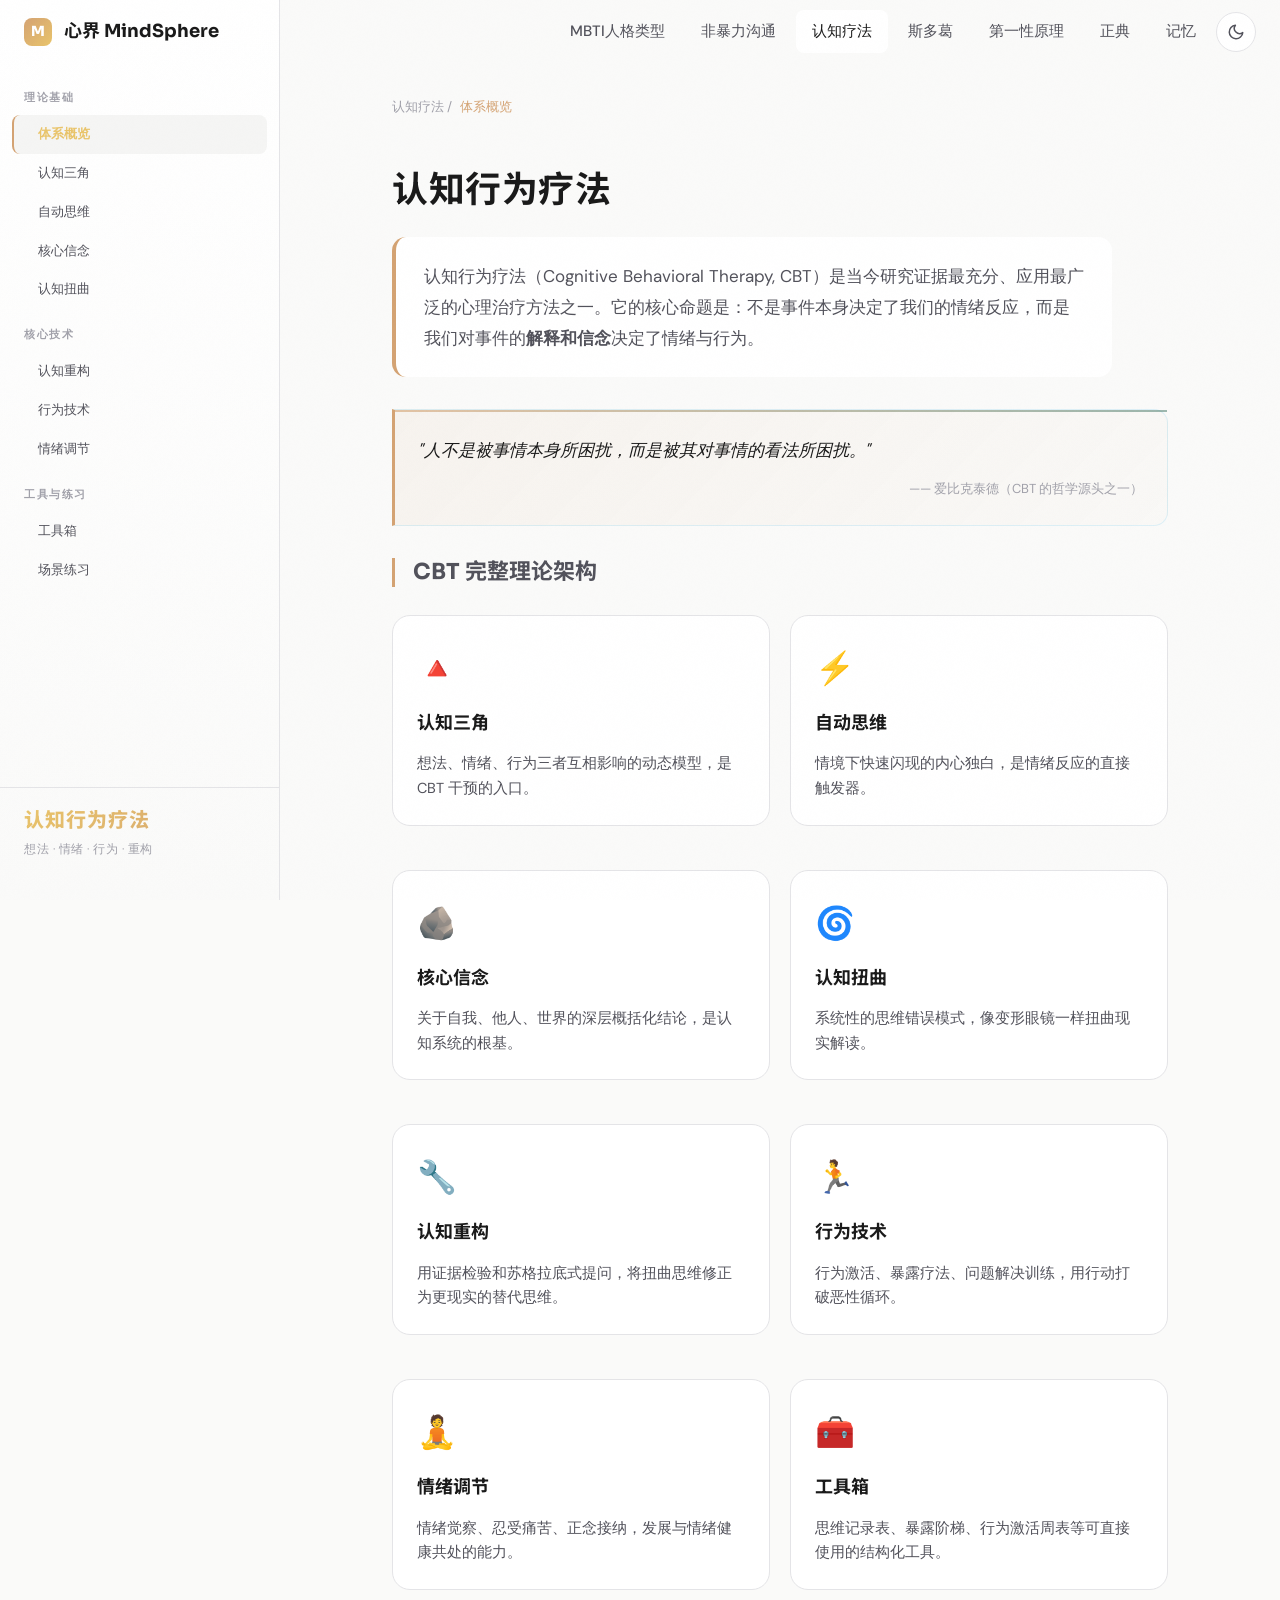
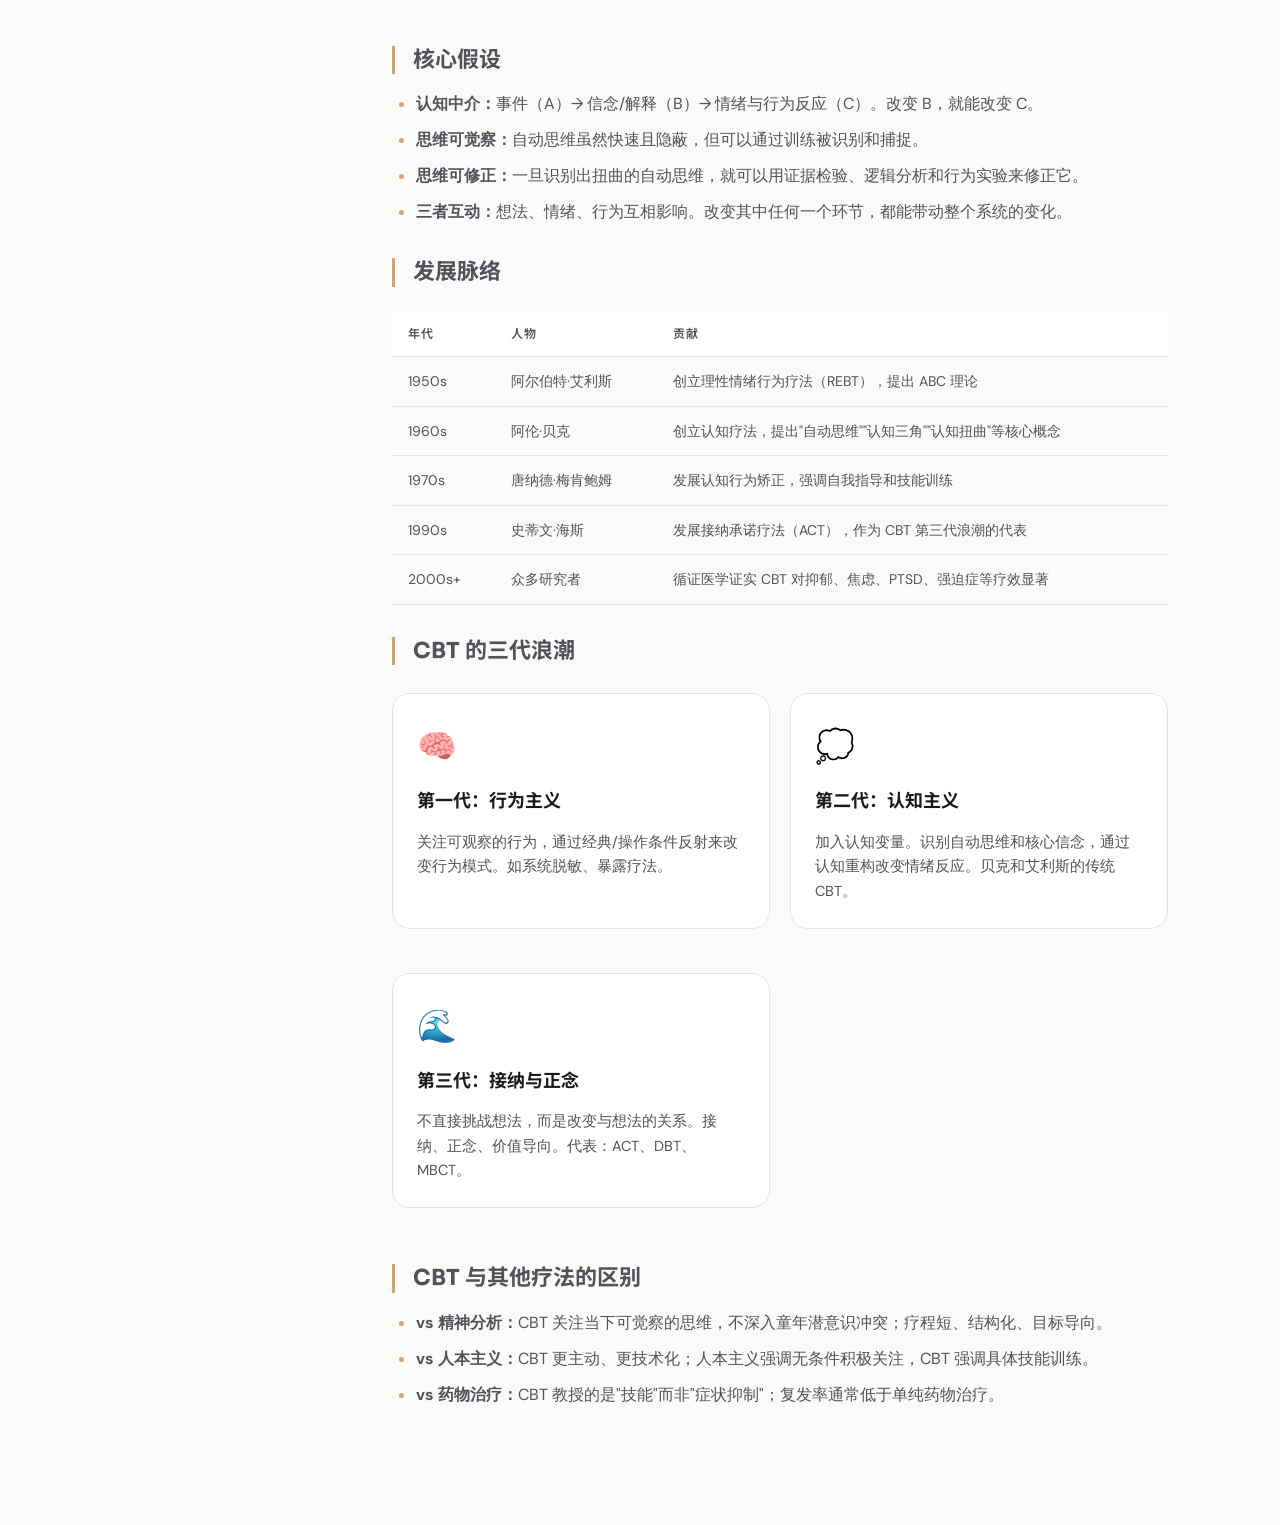
==== commit d8494c59: "重置项目：使用 MindSphere 文件夹内容替换原有内容 - 删除旧文件（app.js, styles.css, Main_index.html, minimal_male_illustratio" ====
--- a/cbt.html
+++ b/cbt.html
@@ -646,7 +646,10 @@
     <a href="mbti.html">MBTI人格类型</a>
     <a href="nvc.html">非暴力沟通</a>
     <a href="cbt.html" class="active">认知疗法</a>
+    <a href="stoicism.html">斯多葛</a>
     <a href="first_principles.html">第一性原理</a>
+    <a href="canon.html">正典</a>
+    <a href="flashcards.html">记忆</a>
     <button class="theme-toggle" id="themeToggle" aria-label="切换主题">
       <svg id="themeIcon" width="18" height="18" viewBox="0 0 24 24" fill="none" stroke="currentColor" stroke-width="2" stroke-linecap="round" stroke-linejoin="round">
         <circle cx="12" cy="12" r="5"/><path d="M12 1v2M12 21v2M4.22 4.22l1.42 1.42M18.36 18.36l1.42 1.42M1 12h2M21 12h2M4.22 19.78l1.42-1.42M18.36 5.64l1.42-1.42"/>
--- a/shared/styles.css
+++ b/shared/styles.css
@@ -3,7 +3,7 @@
    Warm copper accent + graphite dark / light
    ============================================ */
 
-@import url('https://fonts.googleapis.com/css2?family=Sora:wght@400;600;700;800&family=Noto+Sans+SC:wght@400;500;700&family=DM+Sans:wght@400;500;700&family=JetBrains+Mono:wght@400;500;700&display=swap');
+@import url('https://fonts.googleapis.com/css2?family=Sora:wght@400;500;600;700;800&family=Noto+Sans+SC:wght@400;500;700&family=Noto+Serif+SC:wght@400;500;700;900&family=DM+Sans:wght@400;500;700&family=JetBrains+Mono:wght@400;500;700&display=swap');
 
 /* ---------- Theme Variables ---------- */
 :root {
@@ -845,3 +845,88 @@
   .sidebar-toggle { display: flex; align-items: center; justify-content: center; }
   .top-nav .nav-links { display: none; }
 }
+
+/* ============================================
+   FOOTER
+   ============================================ */
+footer {
+  border-top: 1px solid var(--border);
+  padding: 80px 48px 40px;
+  position: relative;
+  max-width: 1280px;
+  margin: 0 auto;
+}
+.footer-grid {
+  display: grid;
+  grid-template-columns: 1.5fr 1fr 1fr;
+  gap: 64px;
+  margin-bottom: 64px;
+}
+.footer-brand h3 {
+  font-family: 'Noto Serif SC', 'Songti SC', serif;
+  font-size: 32px;
+  font-weight: 700;
+  margin: 0 0 16px;
+  letter-spacing: 0.02em;
+}
+.footer-brand p {
+  color: var(--text-secondary);
+  font-size: 14.5px;
+  line-height: 1.85;
+  max-width: 360px;
+  margin: 0;
+}
+.footer-col h4 {
+  font-family: 'JetBrains Mono', monospace;
+  font-size: 11px;
+  letter-spacing: 2px;
+  text-transform: uppercase;
+  color: var(--text-muted);
+  margin: 0 0 24px;
+  font-weight: 600;
+}
+.footer-col ul {
+  list-style: none;
+  margin: 0;
+  padding: 0;
+  display: flex;
+  flex-direction: column;
+  gap: 12px;
+}
+.footer-col a {
+  color: var(--text-secondary);
+  font-size: 14.5px;
+  text-decoration: none;
+  transition: color 0.25s var(--ease);
+  display: inline-flex;
+  align-items: center;
+  gap: 8px;
+}
+.footer-col a:hover { color: var(--accent); }
+.footer-col a::before {
+  content: '';
+  width: 8px; height: 1px;
+  background: var(--border-light);
+  transition: width 0.25s var(--ease), background 0.25s var(--ease);
+}
+.footer-col a:hover::before {
+  width: 16px;
+  background: var(--accent);
+}
+.footer-bottom {
+  padding-top: 32px;
+  border-top: 1px solid var(--border);
+  display: flex;
+  justify-content: space-between;
+  align-items: center;
+  font-family: 'JetBrains Mono', monospace;
+  font-size: 11px;
+  letter-spacing: 1px;
+  color: var(--text-muted);
+}
+
+@media (max-width: 768px) {
+  footer { padding: 56px 24px 32px; }
+  .footer-grid { grid-template-columns: 1fr; gap: 40px; margin-bottom: 40px; }
+  .footer-bottom { flex-direction: column; gap: 12px; }
+}
